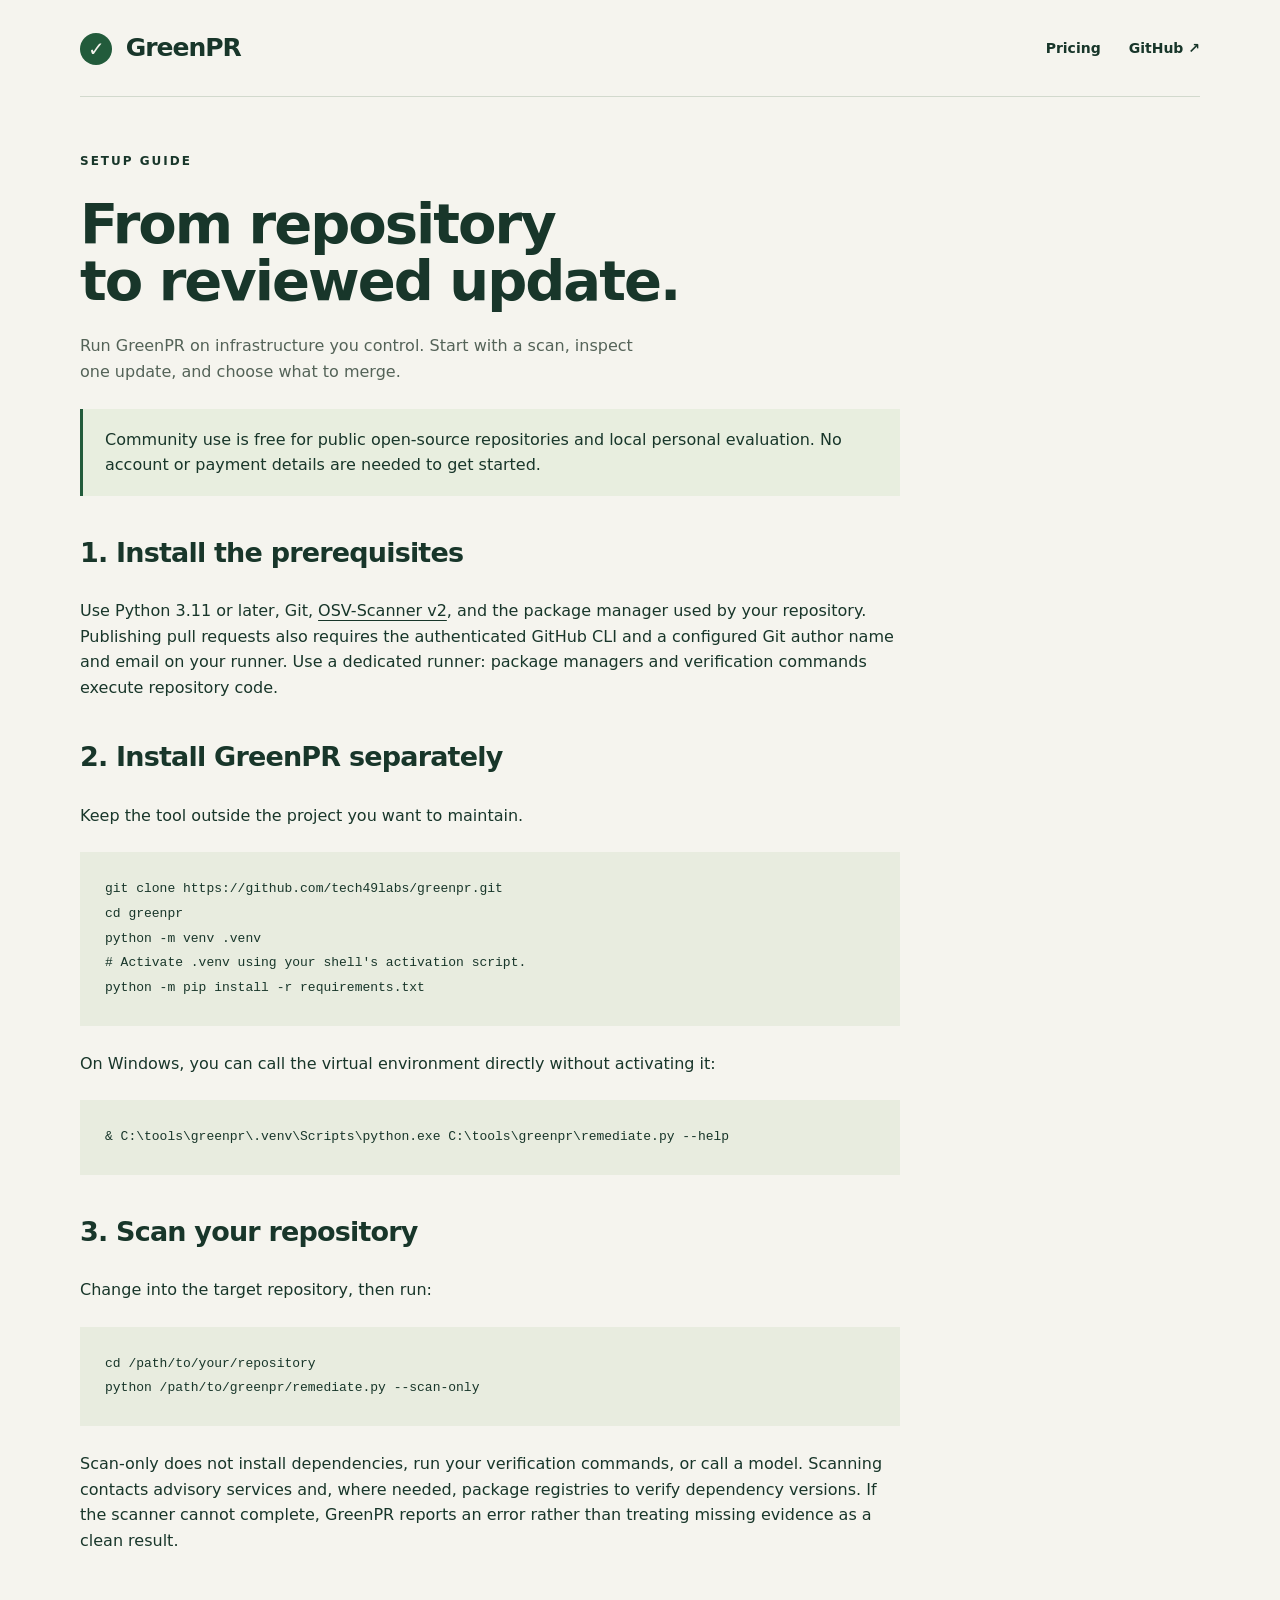
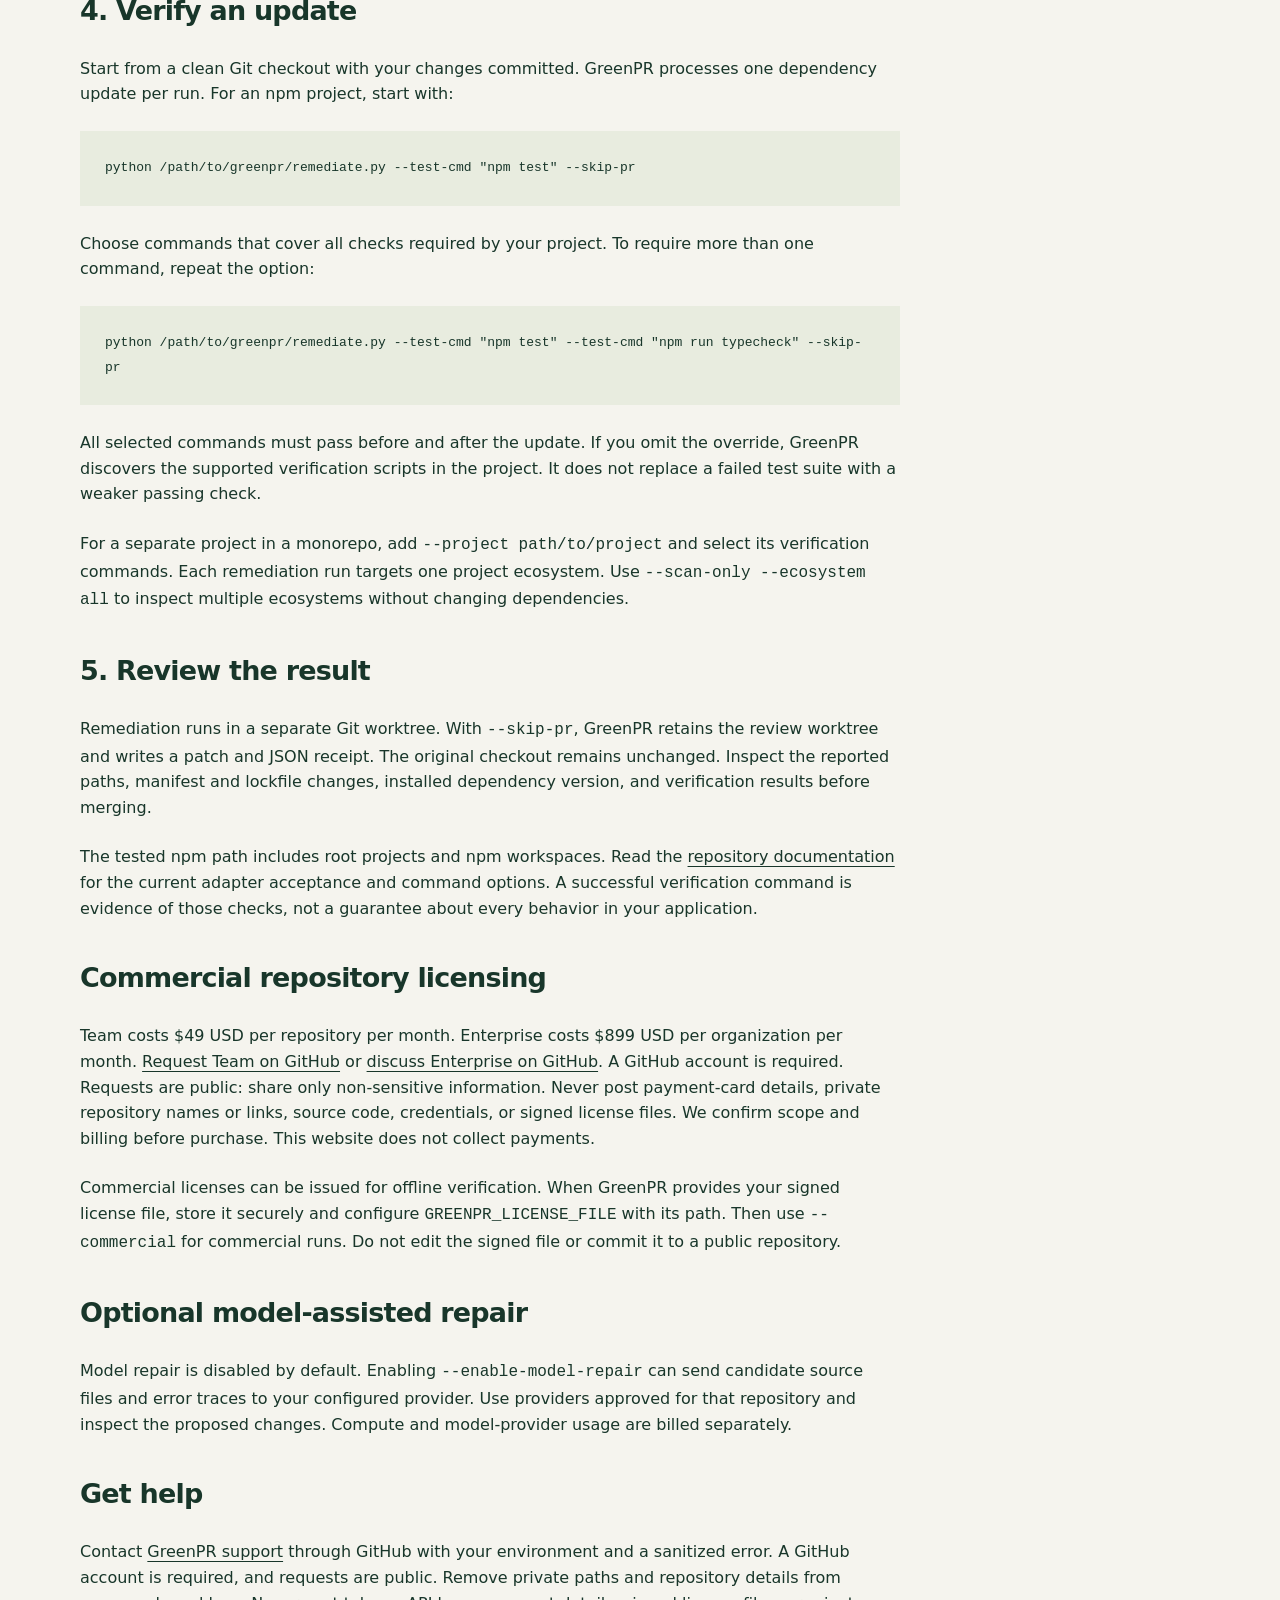
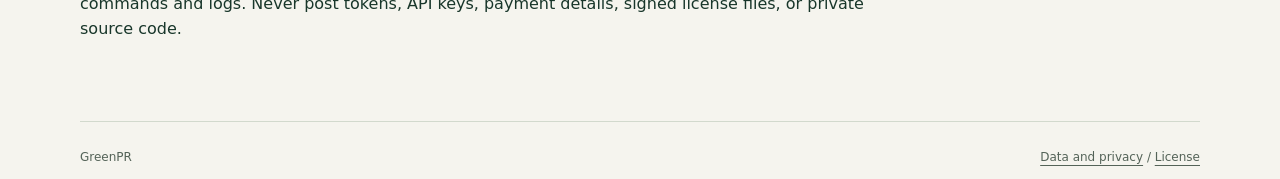
==== docs/guide.html @ e10a378f "Launch GreenPR runner and free license request site" ====
<!doctype html>
<html lang="en">
<head><meta charset="utf-8"><meta name="viewport" content="width=device-width,initial-scale=1"><title>Set up GreenPR · GreenPR</title><meta name="description" content="Install GreenPR, scan a repository, and review verified dependency updates on your own infrastructure."><link rel="icon" href="favicon.svg" type="image/svg+xml"><link rel="stylesheet" href="style.css"><link rel="stylesheet" href="guide.css"></head>
<body><a class="skip" href="#main">Skip to setup guide</a><div class="wrap">
<header><a class="logo" href="./"><span class="mark" aria-hidden="true">✓</span> GreenPR</a><nav aria-label="Main navigation"><a href="./#pricing">Pricing</a><a href="https://github.com/tech49labs/greenpr">GitHub ↗</a></nav></header>
<main id="main" class="article"><div class="eyebrow">Setup guide</div><h1>From repository<br>to reviewed update.</h1><p class="lead">Run GreenPR on infrastructure you control. Start with a scan, inspect one update, and choose what to merge.</p>
<p class="notice">Community use is free for public open-source repositories and local personal evaluation. No account or payment details are needed to get started.</p>
<h2>1. Install the prerequisites</h2><p>Use Python 3.11 or later, Git, <a href="https://google.github.io/osv-scanner/installation/">OSV-Scanner v2</a>, and the package manager used by your repository. Publishing pull requests also requires the authenticated GitHub CLI and a configured Git author name and email on your runner. Use a dedicated runner: package managers and verification commands execute repository code.</p>
<h2>2. Install GreenPR separately</h2><p>Keep the tool outside the project you want to maintain.</p>
<pre><code>git clone https://github.com/tech49labs/greenpr.git
cd greenpr
python -m venv .venv
# Activate .venv using your shell's activation script.
python -m pip install -r requirements.txt</code></pre>
<p>On Windows, you can call the virtual environment directly without activating it:</p>
<pre><code>&amp; C:\tools\greenpr\.venv\Scripts\python.exe C:\tools\greenpr\remediate.py --help</code></pre>
<h2>3. Scan your repository</h2><p>Change into the target repository, then run:</p>
<pre><code>cd /path/to/your/repository
python /path/to/greenpr/remediate.py --scan-only</code></pre>
<p>Scan-only does not install dependencies, run your verification commands, or call a model. Scanning contacts advisory services and, where needed, package registries to verify dependency versions. If the scanner cannot complete, GreenPR reports an error rather than treating missing evidence as a clean result.</p>
<h2>4. Verify an update</h2><p>Start from a clean Git checkout with your changes committed. GreenPR processes one dependency update per run. For an npm project, start with:</p>
<pre><code>python /path/to/greenpr/remediate.py --test-cmd "npm test" --skip-pr</code></pre>
<p>Choose commands that cover all checks required by your project. To require more than one command, repeat the option:</p>
<pre><code>python /path/to/greenpr/remediate.py --test-cmd "npm test" --test-cmd "npm run typecheck" --skip-pr</code></pre>
<p>All selected commands must pass before and after the update. If you omit the override, GreenPR discovers the supported verification scripts in the project. It does not replace a failed test suite with a weaker passing check.</p>
<p>For a separate project in a monorepo, add <code>--project path/to/project</code> and select its verification commands. Each remediation run targets one project ecosystem. Use <code>--scan-only --ecosystem all</code> to inspect multiple ecosystems without changing dependencies.</p>
<h2>5. Review the result</h2><p>Remediation runs in a separate Git worktree. With <code>--skip-pr</code>, GreenPR retains the review worktree and writes a patch and JSON receipt. The original checkout remains unchanged. Inspect the reported paths, manifest and lockfile changes, installed dependency version, and verification results before merging.</p><p>The tested npm path includes root projects and npm workspaces. Read the <a href="https://github.com/tech49labs/greenpr#readme">repository documentation</a> for the current adapter acceptance and command options. A successful verification command is evidence of those checks, not a guarantee about every behavior in your application.</p>
<h2>Commercial repository licensing</h2><p>Team costs $49 USD per repository per month. Enterprise costs $899 USD per organization per month. <a href="https://github.com/tech49labs/greenpr/issues/new?template=team-license.yml">Request Team on GitHub</a> or <a href="https://github.com/tech49labs/greenpr/issues/new?template=enterprise-license.yml">discuss Enterprise on GitHub</a>. A GitHub account is required. Requests are public: share only non-sensitive information. Never post payment-card details, private repository names or links, source code, credentials, or signed license files. We confirm scope and billing before purchase. This website does not collect payments.</p><p>Commercial licenses can be issued for offline verification. When GreenPR provides your signed license file, store it securely and configure <code>GREENPR_LICENSE_FILE</code> with its path. Then use <code>--commercial</code> for commercial runs. Do not edit the signed file or commit it to a public repository.</p>
<h2>Optional model-assisted repair</h2><p>Model repair is disabled by default. Enabling <code>--enable-model-repair</code> can send candidate source files and error traces to your configured provider. Use providers approved for that repository and inspect the proposed changes. Compute and model-provider usage are billed separately.</p>
<h2>Get help</h2><p>Contact <a href="https://github.com/tech49labs/greenpr/issues/new/choose">GreenPR support</a> through GitHub with your environment and a sanitized error. A GitHub account is required, and requests are public. Remove private paths and repository details from commands and logs. Never post tokens, API keys, payment details, signed license files, or private source code.</p>
</main><footer><span>GreenPR</span><span><a href="privacy.html">Data and privacy</a> / <a href="https://github.com/tech49labs/greenpr/blob/main/LICENSE">License</a></span></footer></div></body></html>
---- docs/style.css ----
:root{--paper:#f5f4ee;--ink:#18362a;--muted:#546358;--line:#d2d9cd;--green:#225b3b}
*{box-sizing:border-box}
html{scroll-behavior:smooth;scroll-padding-top:30px}
body{margin:0;background:var(--paper);color:var(--ink);font:17px/1.6 system-ui,-apple-system,BlinkMacSystemFont,"Segoe UI",sans-serif}
a{color:inherit;text-underline-offset:4px}
a:focus-visible,summary:focus-visible{outline:3px solid #b16e21;outline-offset:6px}
.wrap{max-width:1200px;margin:auto;padding:0 40px}
header{display:flex;justify-content:space-between;align-items:center;padding:28px 0;border-bottom:1px solid var(--line)}
.logo{font-size:25px;font-weight:750;letter-spacing:-1px;text-decoration:none}
.mark{display:inline-grid;place-items:center;width:32px;height:32px;background:var(--green);color:var(--paper);border-radius:50%;font-size:20px;margin-right:6px}
nav{display:flex;gap:28px;font-size:14px;font-weight:600}
nav a{text-decoration:none}
nav a:hover{text-decoration:underline}
.eyebrow{text-transform:uppercase;letter-spacing:2px;font-size:12px;font-weight:700}
.hero{padding:90px 0 75px;display:grid;grid-template-columns:1.2fr 1fr;gap:65px;align-items:center}
h1{font-size:clamp(48px,5.8vw,76px);line-height:1.02;letter-spacing:-4px;font-weight:550;margin:24px 0}
h1 em{font-family:Georgia,serif;font-weight:400}
h2{font-size:clamp(32px,4vw,48px);line-height:1.12;letter-spacing:-1.8px;font-weight:550;margin:18px 0 30px}
h3{font-size:22px;line-height:1.3;letter-spacing:-.5px}
p{margin:0 0 24px}
.lead{max-width:560px;color:var(--muted);font-size:19px}
.actions{display:flex;flex-wrap:wrap;gap:20px;align-items:center;margin:32px 0 20px}
.button{display:inline-flex;justify-content:center;background:var(--green);color:white;padding:13px 22px;text-decoration:none;border:1px solid var(--green);font-size:14px;font-weight:650;border-radius:4px}
.button:hover{background:#163d28}
.button.secondary{background:transparent;color:var(--ink);border-color:var(--line)}
.small{font-size:13px;color:var(--muted)}
.review{min-width:0;background:#fffef9;border:1px solid var(--line);box-shadow:12px 12px 0 #e5e9dd;transform:rotate(-1deg)}
.review-head{display:flex;justify-content:space-between;gap:12px;padding:18px 24px;border-bottom:1px solid var(--line);font-size:10px}
.review-body{padding:28px}
.review h3{margin-top:0}
.diff{padding:18px;background:#edf2e7;font:12px/2 ui-monospace,SFMono-Regular,Consolas,monospace;overflow:auto;color:#86534d}
.plus{color:#225b3b}
.check{display:flex;gap:8px;padding:16px 0;border-bottom:1px solid var(--line);font-size:12px;align-items:center}
.check strong{margin-left:auto;font-size:10px;white-space:nowrap}
.review-caption{padding:14px 24px;background:#edf2e7;font-size:12px}
.strip{border-top:1px solid var(--line);border-bottom:1px solid var(--line);display:flex;justify-content:space-between;gap:20px;padding:20px 0;font-size:13px}
.section{padding:80px 0;border-bottom:1px solid var(--line)}
.steps{display:grid;grid-template-columns:repeat(3,1fr);gap:40px}
.number{font:italic 36px Georgia,serif;color:var(--green)}
.steps p{font-size:15px;color:var(--muted)}
.control{background:var(--ink);color:var(--paper);margin-top:32px;padding:32px;display:grid;grid-template-columns:1fr 1fr;gap:50px}
.control p{margin:0;font-size:15px;color:#d2ddcf}
.control h3{margin:0}
.plans{display:grid;grid-template-columns:repeat(3,1fr);margin-top:40px}
.plan{padding:28px;border:1px solid var(--line);margin-right:-1px;display:flex;flex-direction:column}
.plan.featured{background:#e8eedf;border-top:4px solid var(--green);padding-top:25px}
.plan h3{margin:4px 0}
.price{font-size:42px;letter-spacing:-2px;margin:24px 0 0}
.price small{font-size:13px;letter-spacing:0}
.unit{font-size:13px;color:var(--muted)}
.plan ul{padding-left:18px;font-size:14px;flex:1;margin-bottom:30px}
.plan li{margin:10px 0}
.plan .button{width:100%}
.pricing-note{margin-top:22px}
.setup{display:grid;grid-template-columns:.8fr 1.2fr;gap:60px}
pre{min-width:0;white-space:pre-wrap;overflow-wrap:anywhere;padding:25px;background:#e8ecdf;font:13px/1.9 ui-monospace,SFMono-Regular,Consolas,monospace;margin:0}
details{max-width:800px;padding:20px 0;border-bottom:1px solid var(--line)}
summary{cursor:pointer;font-weight:650}
details p{font-size:15px;color:var(--muted);margin:16px 0 0}
.end{padding:70px 0}
footer{padding:26px 0;border-top:1px solid var(--line);display:flex;justify-content:space-between;gap:20px;font-size:12px;color:var(--muted)}
.skip{position:absolute;top:-80px;background:white;padding:10px}
.skip:focus{top:0}
@media(max-width:800px){.wrap{padding:0 22px}
nav{gap:15px}
nav a:first-child{display:none}
.hero{grid-template-columns:1fr;gap:40px;padding:55px 0}
h1{letter-spacing:-2px}
.review{max-width:500px;transform:none;box-shadow:6px 6px 0 #e5e9dd}
.strip{flex-wrap:wrap}
.section{padding:55px 0}
.setup,.control{grid-template-columns:1fr;gap:20px}
.steps,.plans{grid-template-columns:1fr}
.steps{gap:15px}
.plan{margin:0 0 -1px}
.control{padding:25px}
footer{flex-direction:column}
}
@media(prefers-reduced-motion:reduce){html{scroll-behavior:auto}
}
---- docs/guide.css ----
.article { max-width: 820px; padding: 55px 0; }
.article h1 { font-size: clamp(38px,5vw,56px); letter-spacing: -2px; }
.article h2 { font-size: 27px; margin-top: 42px; letter-spacing: -.8px; }
.article p, .article li { font-size: 16px; }
.article pre { margin-bottom: 25px; }
.article code { overflow-wrap: anywhere; }
.article .notice { padding: 18px 22px; background: #e8eedf; border-left: 3px solid var(--green); }
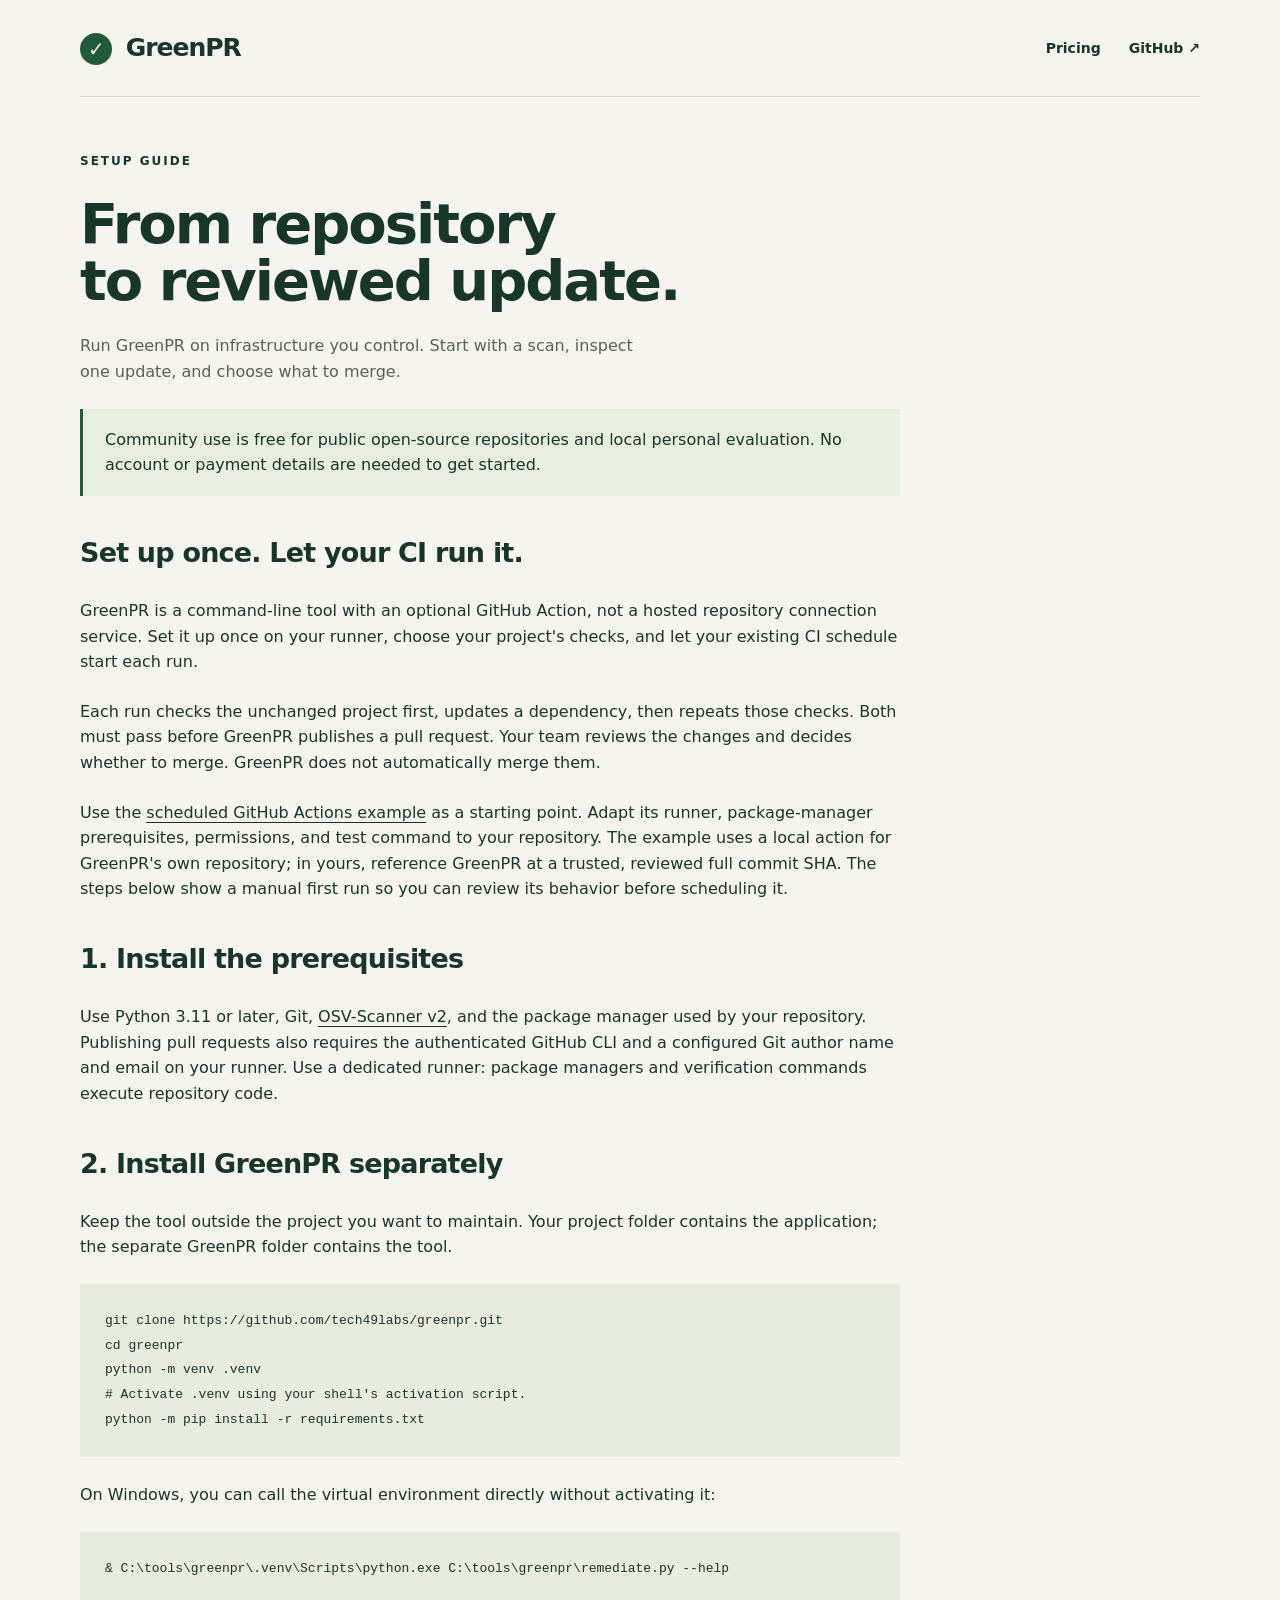
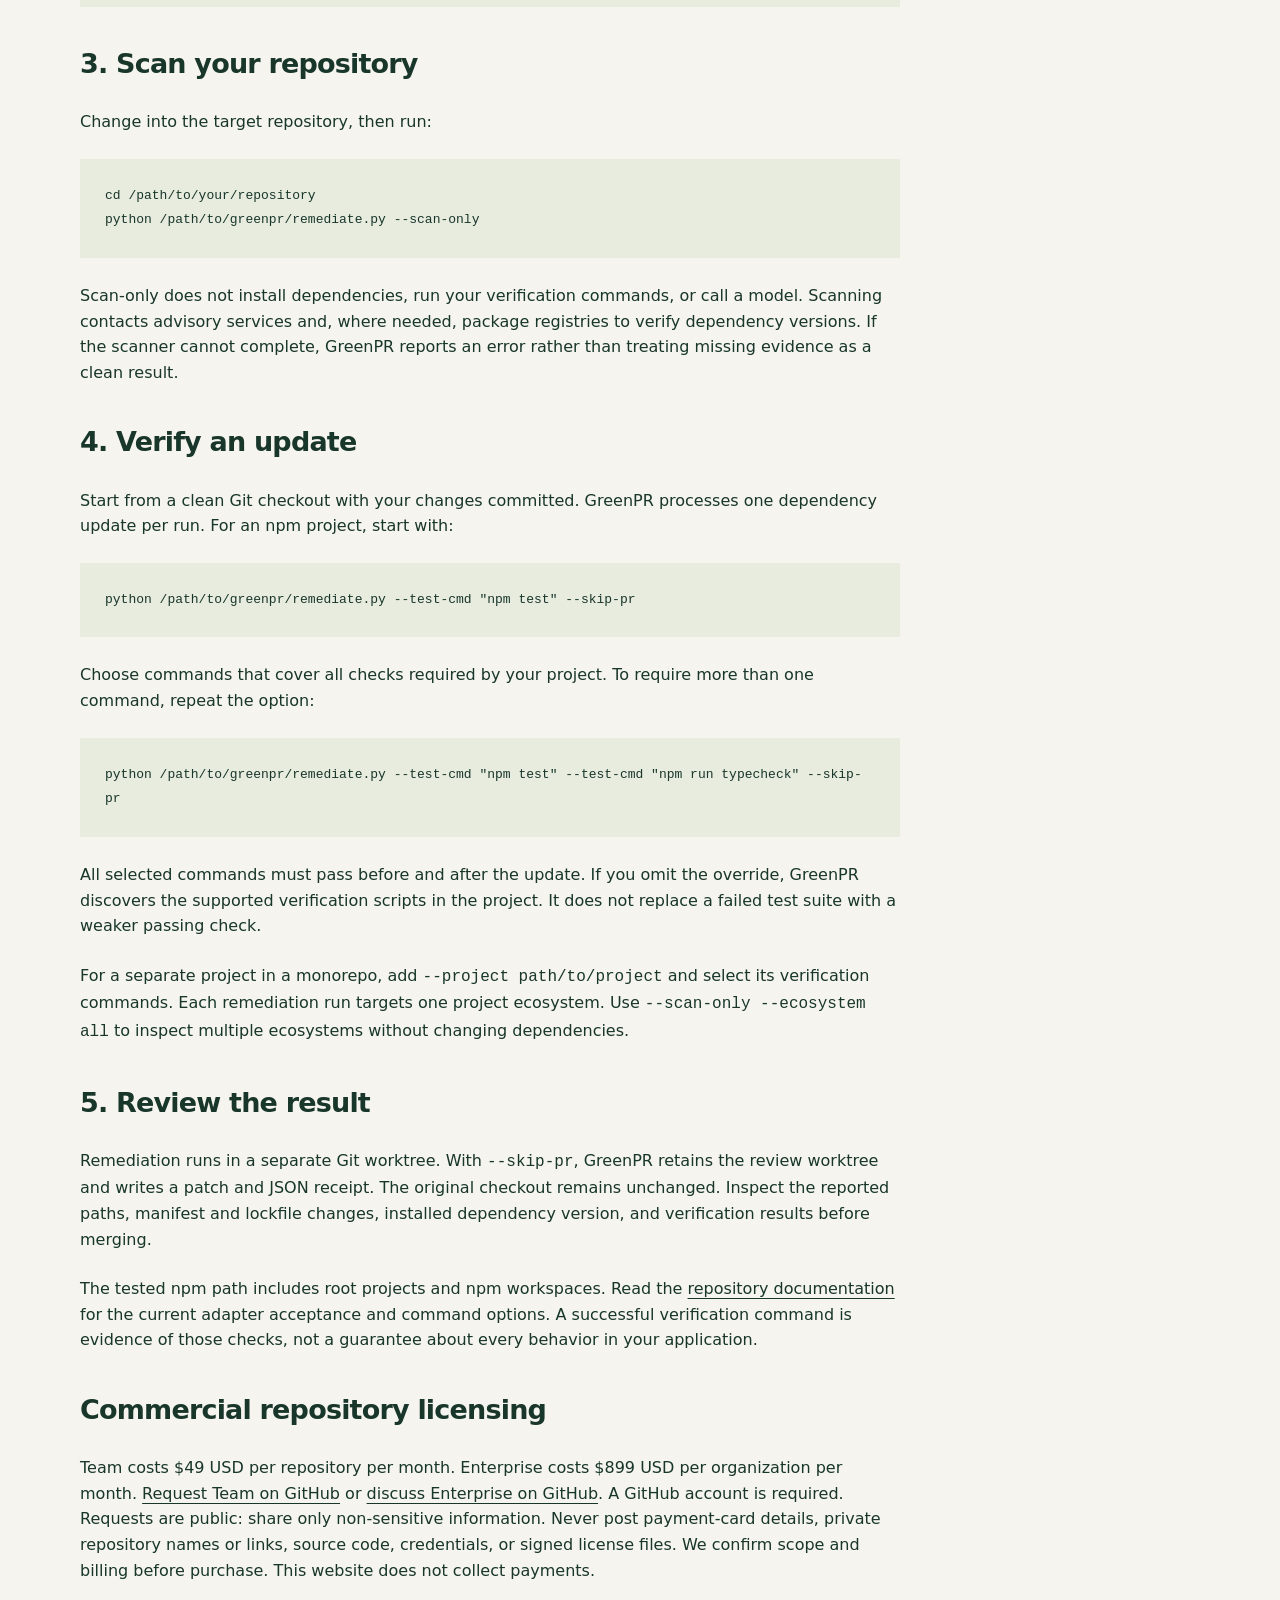
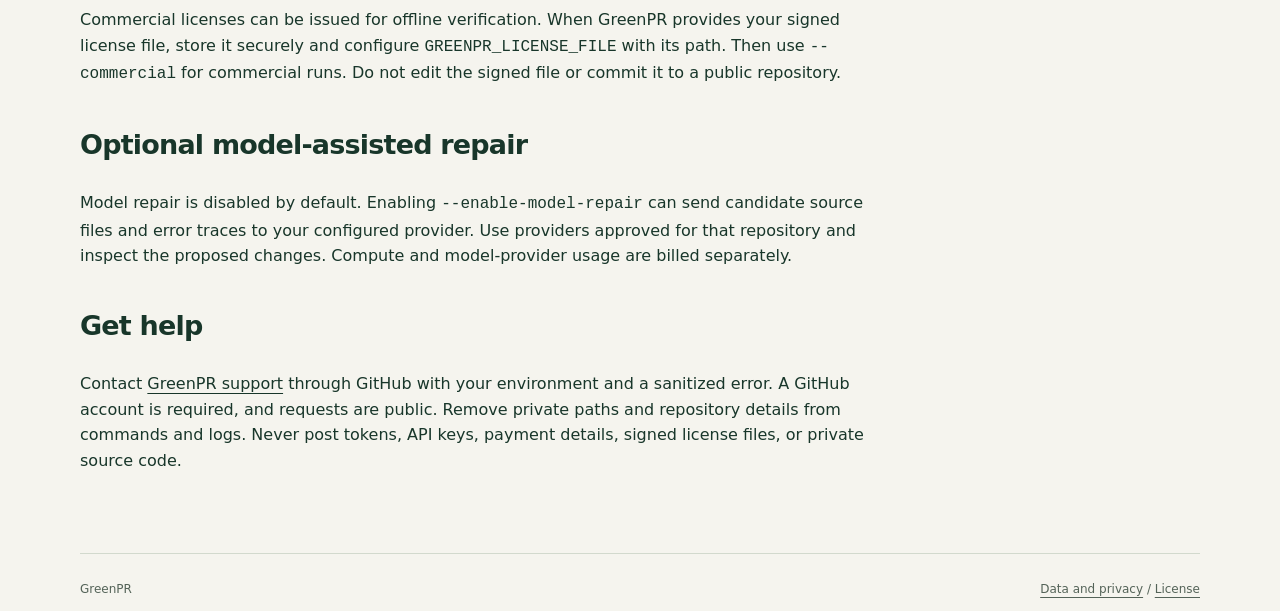
==== commit 253c3517: "Clarify scheduled setup and select the GreenPR verification suite" ====
--- a/docs/guide.html
+++ b/docs/guide.html
@@ -5,8 +5,9 @@
 <header><a class="logo" href="./"><span class="mark" aria-hidden="true">✓</span> GreenPR</a><nav aria-label="Main navigation"><a href="./#pricing">Pricing</a><a href="https://github.com/tech49labs/greenpr">GitHub ↗</a></nav></header>
 <main id="main" class="article"><div class="eyebrow">Setup guide</div><h1>From repository<br>to reviewed update.</h1><p class="lead">Run GreenPR on infrastructure you control. Start with a scan, inspect one update, and choose what to merge.</p>
 <p class="notice">Community use is free for public open-source repositories and local personal evaluation. No account or payment details are needed to get started.</p>
+<h2>Set up once. Let your CI run it.</h2><p>GreenPR is a command-line tool with an optional GitHub Action, not a hosted repository connection service. Set it up once on your runner, choose your project's checks, and let your existing CI schedule start each run.</p><p>Each run checks the unchanged project first, updates a dependency, then repeats those checks. Both must pass before GreenPR publishes a pull request. Your team reviews the changes and decides whether to merge. GreenPR does not automatically merge them.</p><p>Use the <a href="https://github.com/tech49labs/greenpr/blob/main/.github/workflows/greenpr.yml">scheduled GitHub Actions example</a> as a starting point. Adapt its runner, package-manager prerequisites, permissions, and test command to your repository. The example uses a local action for GreenPR's own repository; in yours, reference GreenPR at a trusted, reviewed full commit SHA. The steps below show a manual first run so you can review its behavior before scheduling it.</p>
 <h2>1. Install the prerequisites</h2><p>Use Python 3.11 or later, Git, <a href="https://google.github.io/osv-scanner/installation/">OSV-Scanner v2</a>, and the package manager used by your repository. Publishing pull requests also requires the authenticated GitHub CLI and a configured Git author name and email on your runner. Use a dedicated runner: package managers and verification commands execute repository code.</p>
-<h2>2. Install GreenPR separately</h2><p>Keep the tool outside the project you want to maintain.</p>
+<h2>2. Install GreenPR separately</h2><p>Keep the tool outside the project you want to maintain. Your project folder contains the application; the separate GreenPR folder contains the tool.</p>
 <pre><code>git clone https://github.com/tech49labs/greenpr.git
 cd greenpr
 python -m venv .venv
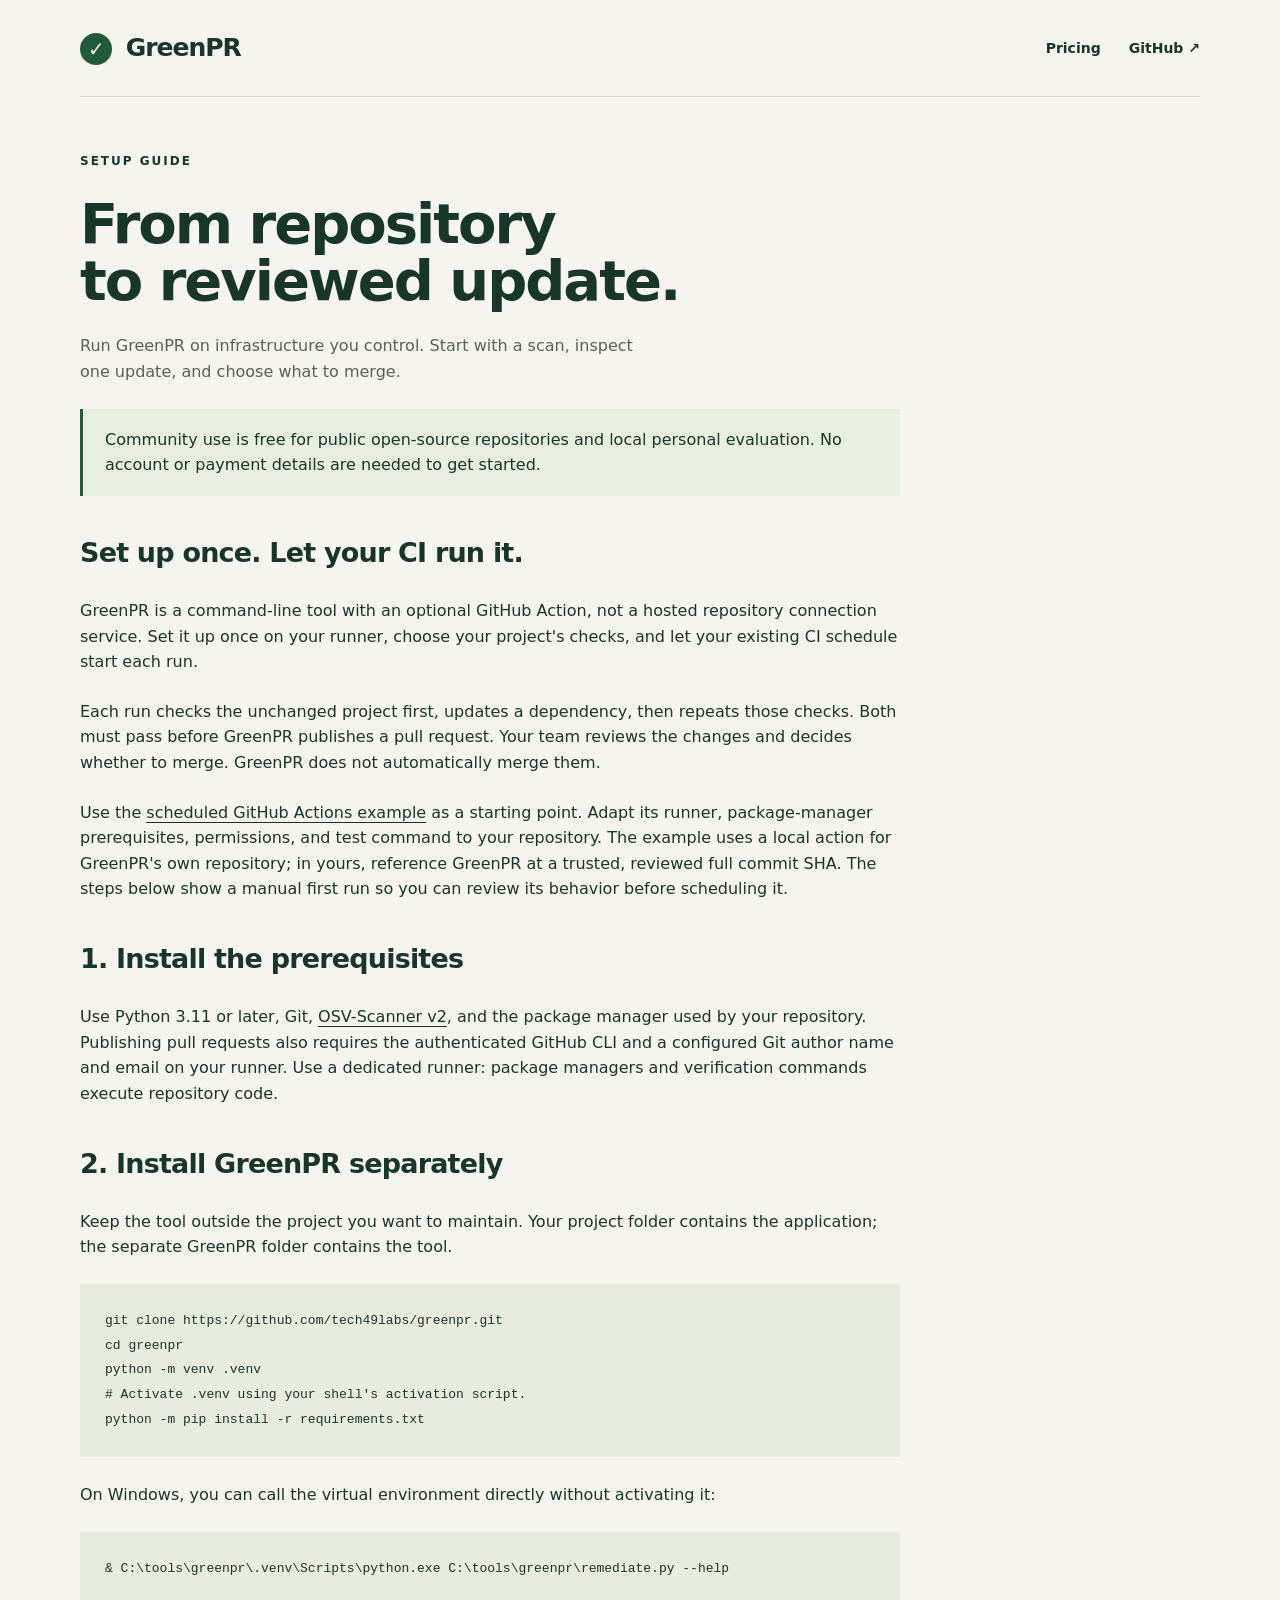
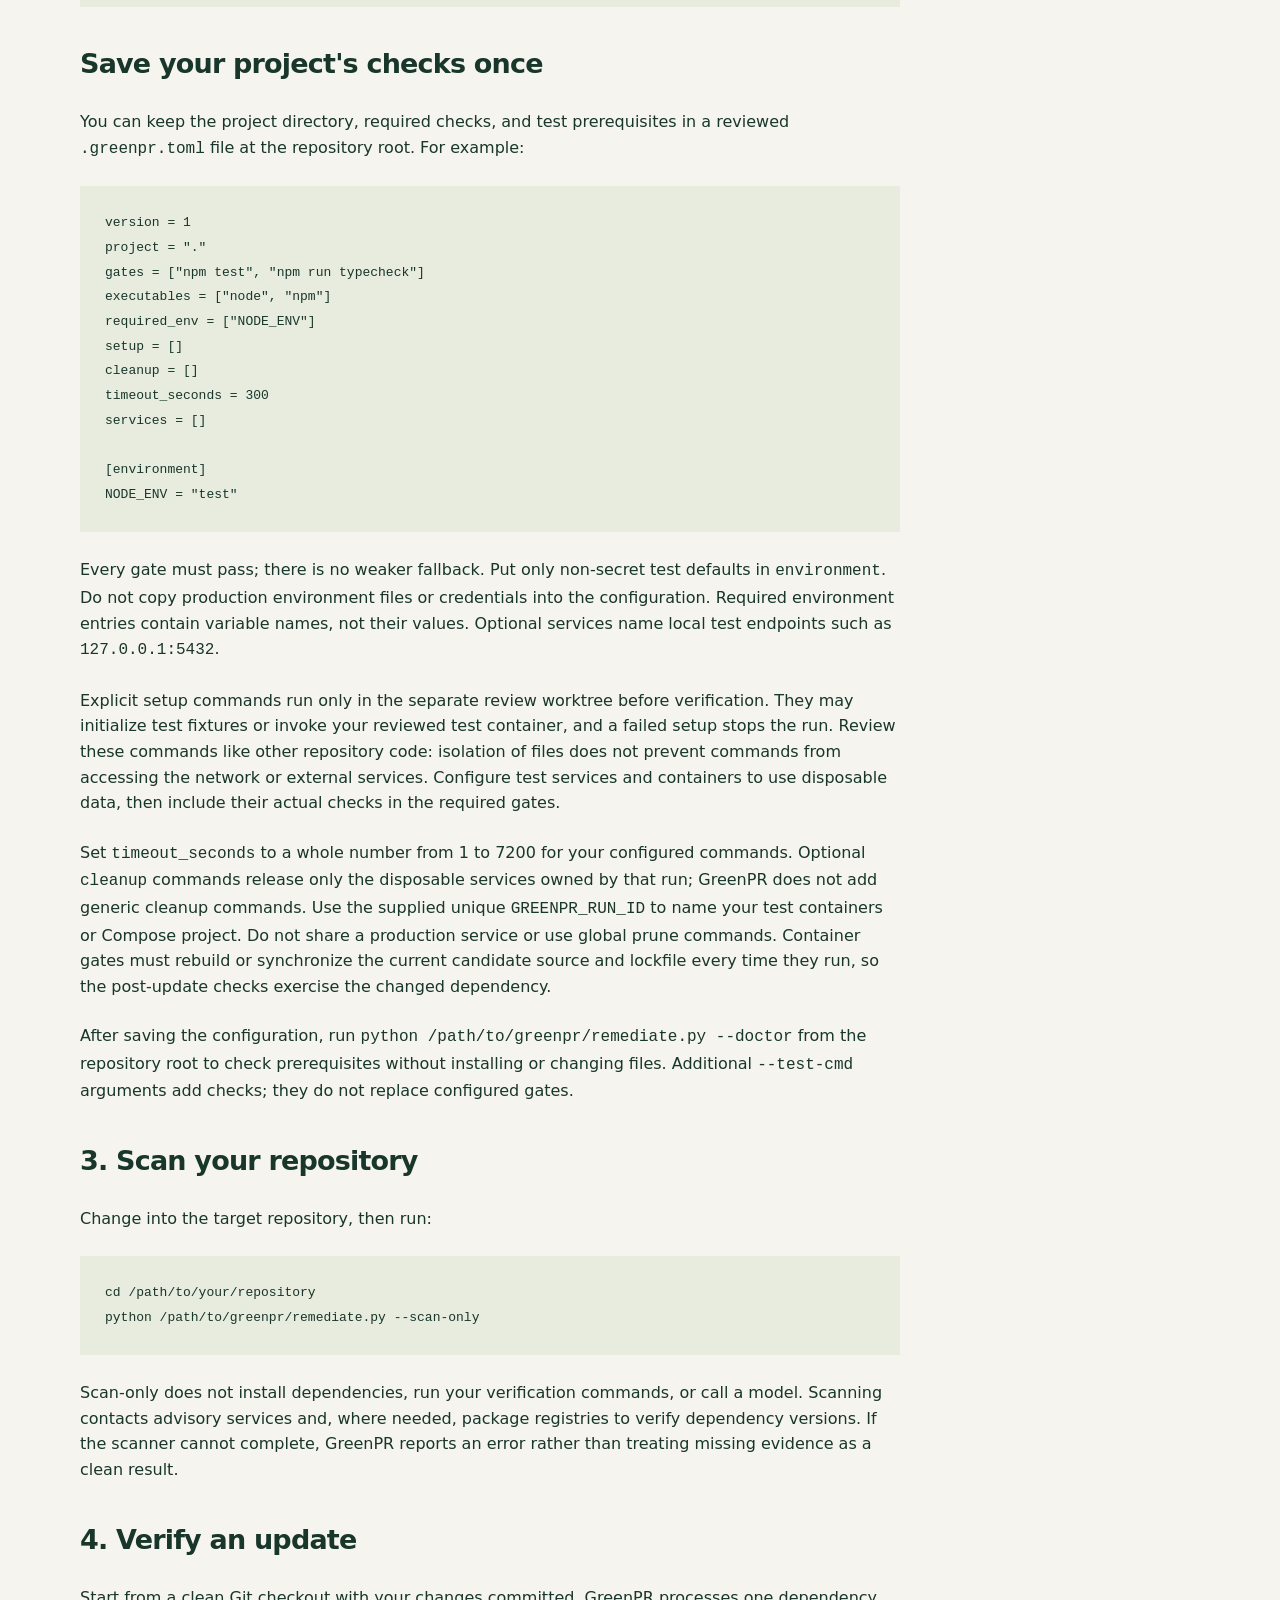
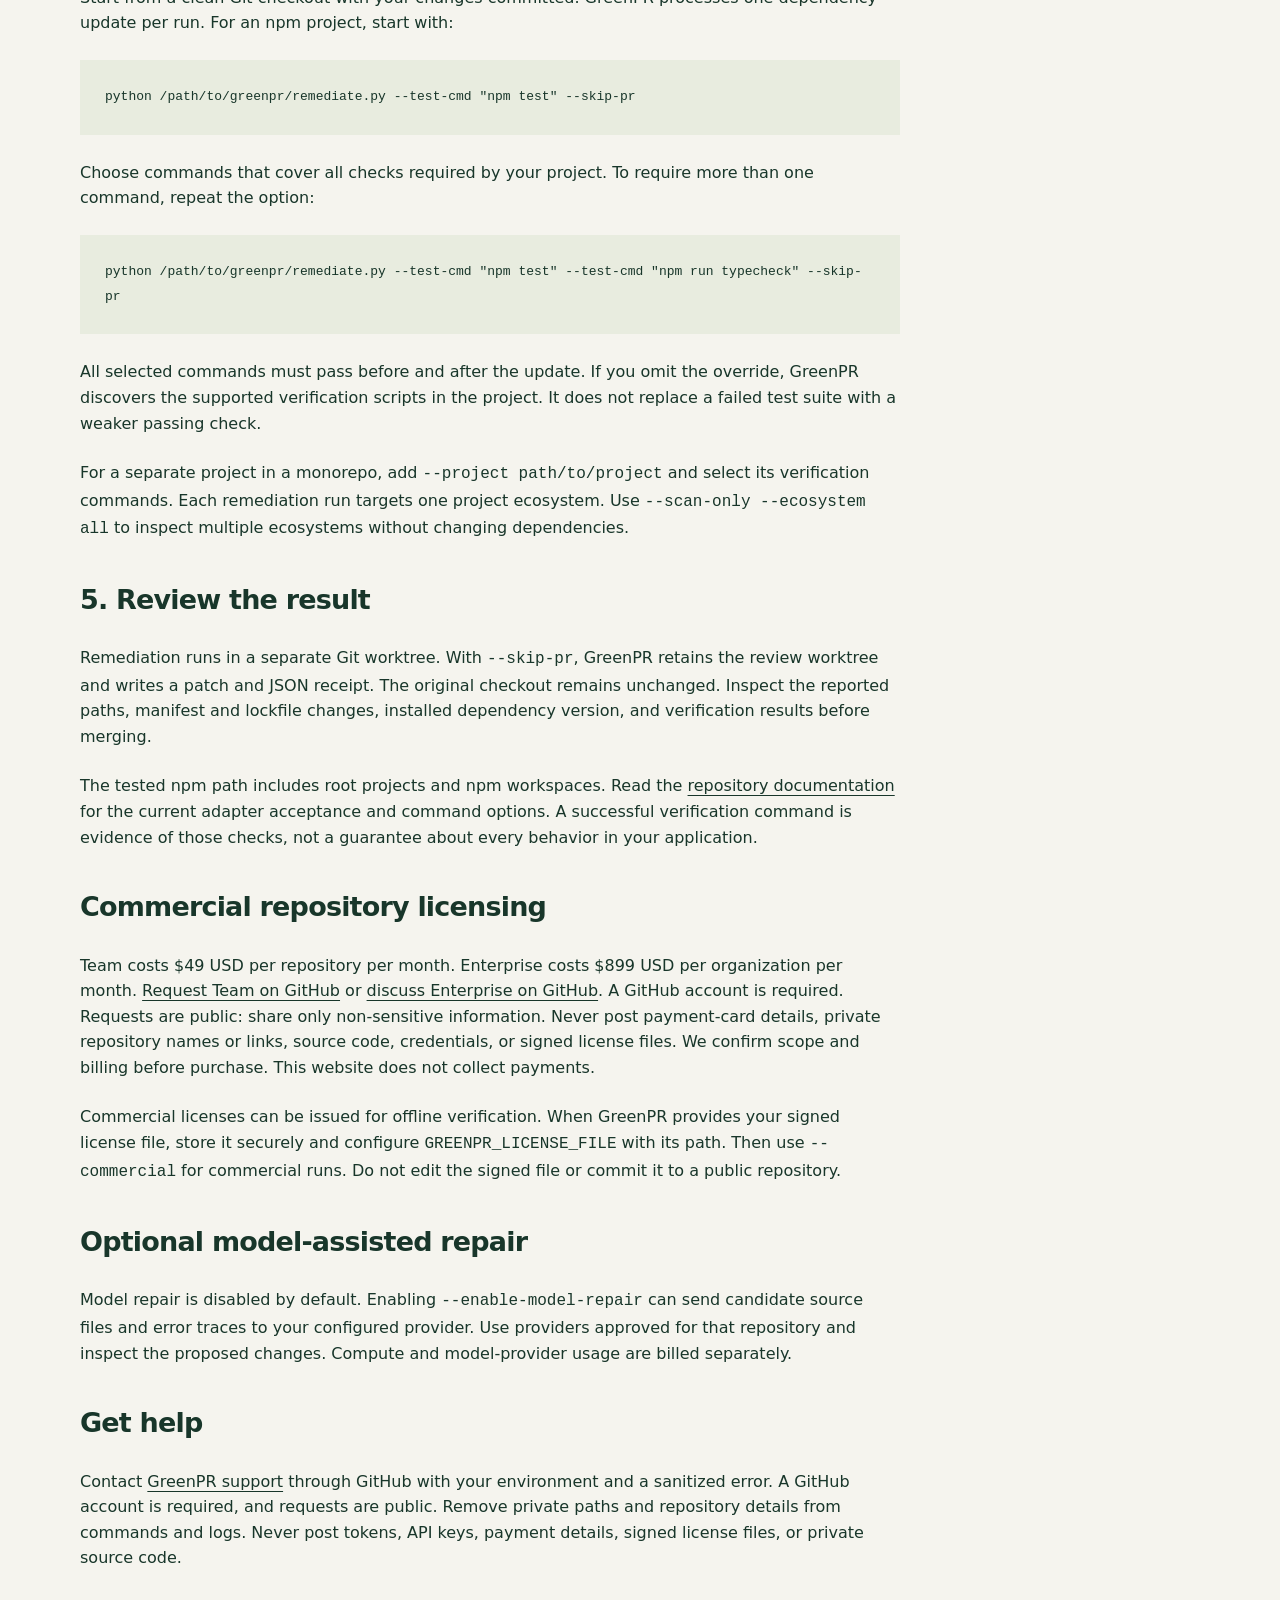
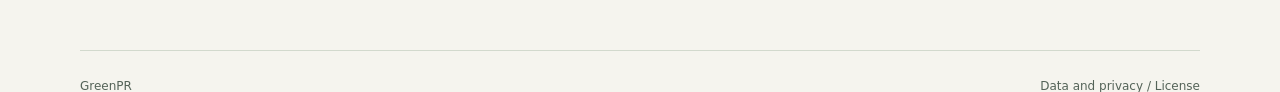
==== commit c4987a29: "Add project onboarding, actionable diagnostics, and verified UV transitive updates [skip ci]" ====
--- a/docs/guide.html
+++ b/docs/guide.html
@@ -15,6 +15,22 @@
 python -m pip install -r requirements.txt</code></pre>
 <p>On Windows, you can call the virtual environment directly without activating it:</p>
 <pre><code>&amp; C:\tools\greenpr\.venv\Scripts\python.exe C:\tools\greenpr\remediate.py --help</code></pre>
+<h2>Save your project's checks once</h2><p>You can keep the project directory, required checks, and test prerequisites in a reviewed <code>.greenpr.toml</code> file at the repository root. For example:</p>
+<pre><code>version = 1
+project = "."
+gates = ["npm test", "npm run typecheck"]
+executables = ["node", "npm"]
+required_env = ["NODE_ENV"]
+setup = []
+cleanup = []
+timeout_seconds = 300
+services = []
+
+[environment]
+NODE_ENV = "test"</code></pre>
+<p>Every gate must pass; there is no weaker fallback. Put only non-secret test defaults in <code>environment</code>. Do not copy production environment files or credentials into the configuration. Required environment entries contain variable names, not their values. Optional services name local test endpoints such as <code>127.0.0.1:5432</code>.</p><p>Explicit setup commands run only in the separate review worktree before verification. They may initialize test fixtures or invoke your reviewed test container, and a failed setup stops the run. Review these commands like other repository code: isolation of files does not prevent commands from accessing the network or external services. Configure test services and containers to use disposable data, then include their actual checks in the required gates.</p>
+<p>Set <code>timeout_seconds</code> to a whole number from 1 to 7200 for your configured commands. Optional <code>cleanup</code> commands release only the disposable services owned by that run; GreenPR does not add generic cleanup commands. Use the supplied unique <code>GREENPR_RUN_ID</code> to name your test containers or Compose project. Do not share a production service or use global prune commands. Container gates must rebuild or synchronize the current candidate source and lockfile every time they run, so the post-update checks exercise the changed dependency.</p>
+<p>After saving the configuration, run <code>python /path/to/greenpr/remediate.py --doctor</code> from the repository root to check prerequisites without installing or changing files. Additional <code>--test-cmd</code> arguments add checks; they do not replace configured gates.</p>
 <h2>3. Scan your repository</h2><p>Change into the target repository, then run:</p>
 <pre><code>cd /path/to/your/repository
 python /path/to/greenpr/remediate.py --scan-only</code></pre>
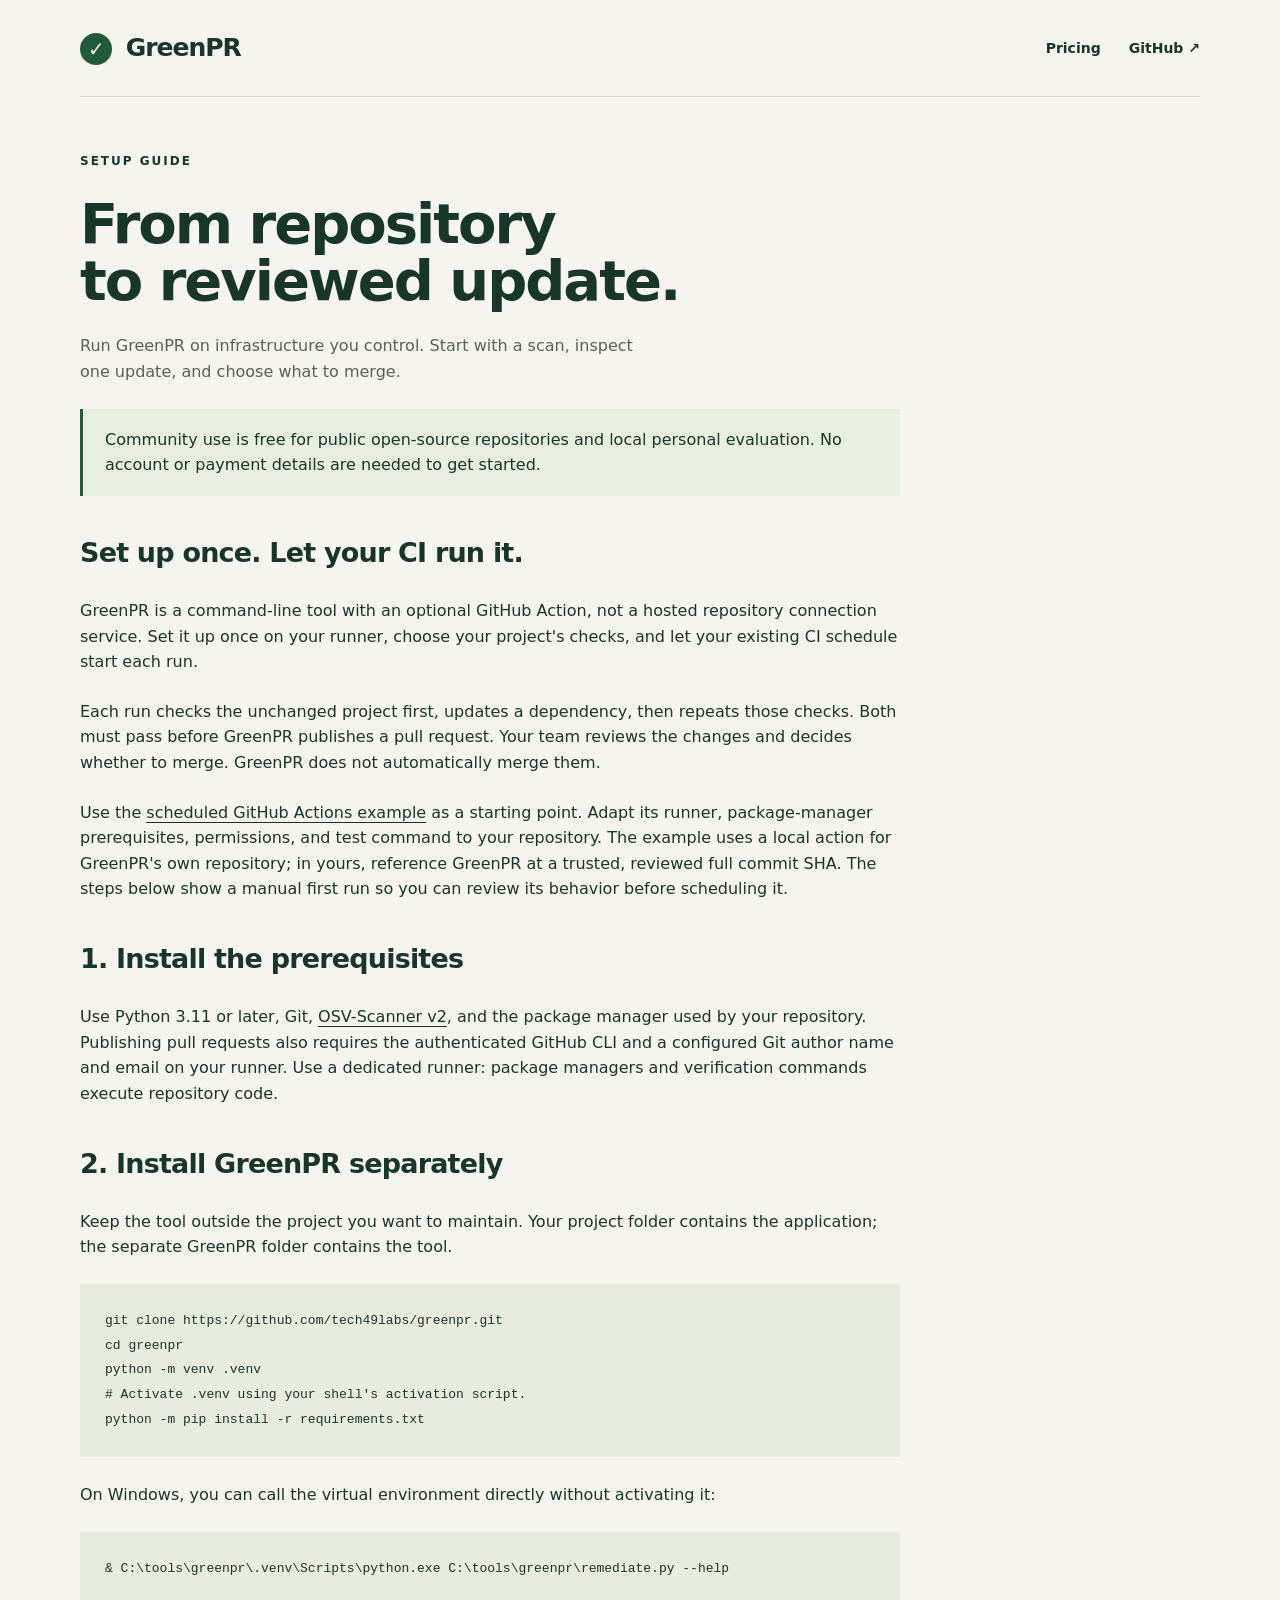
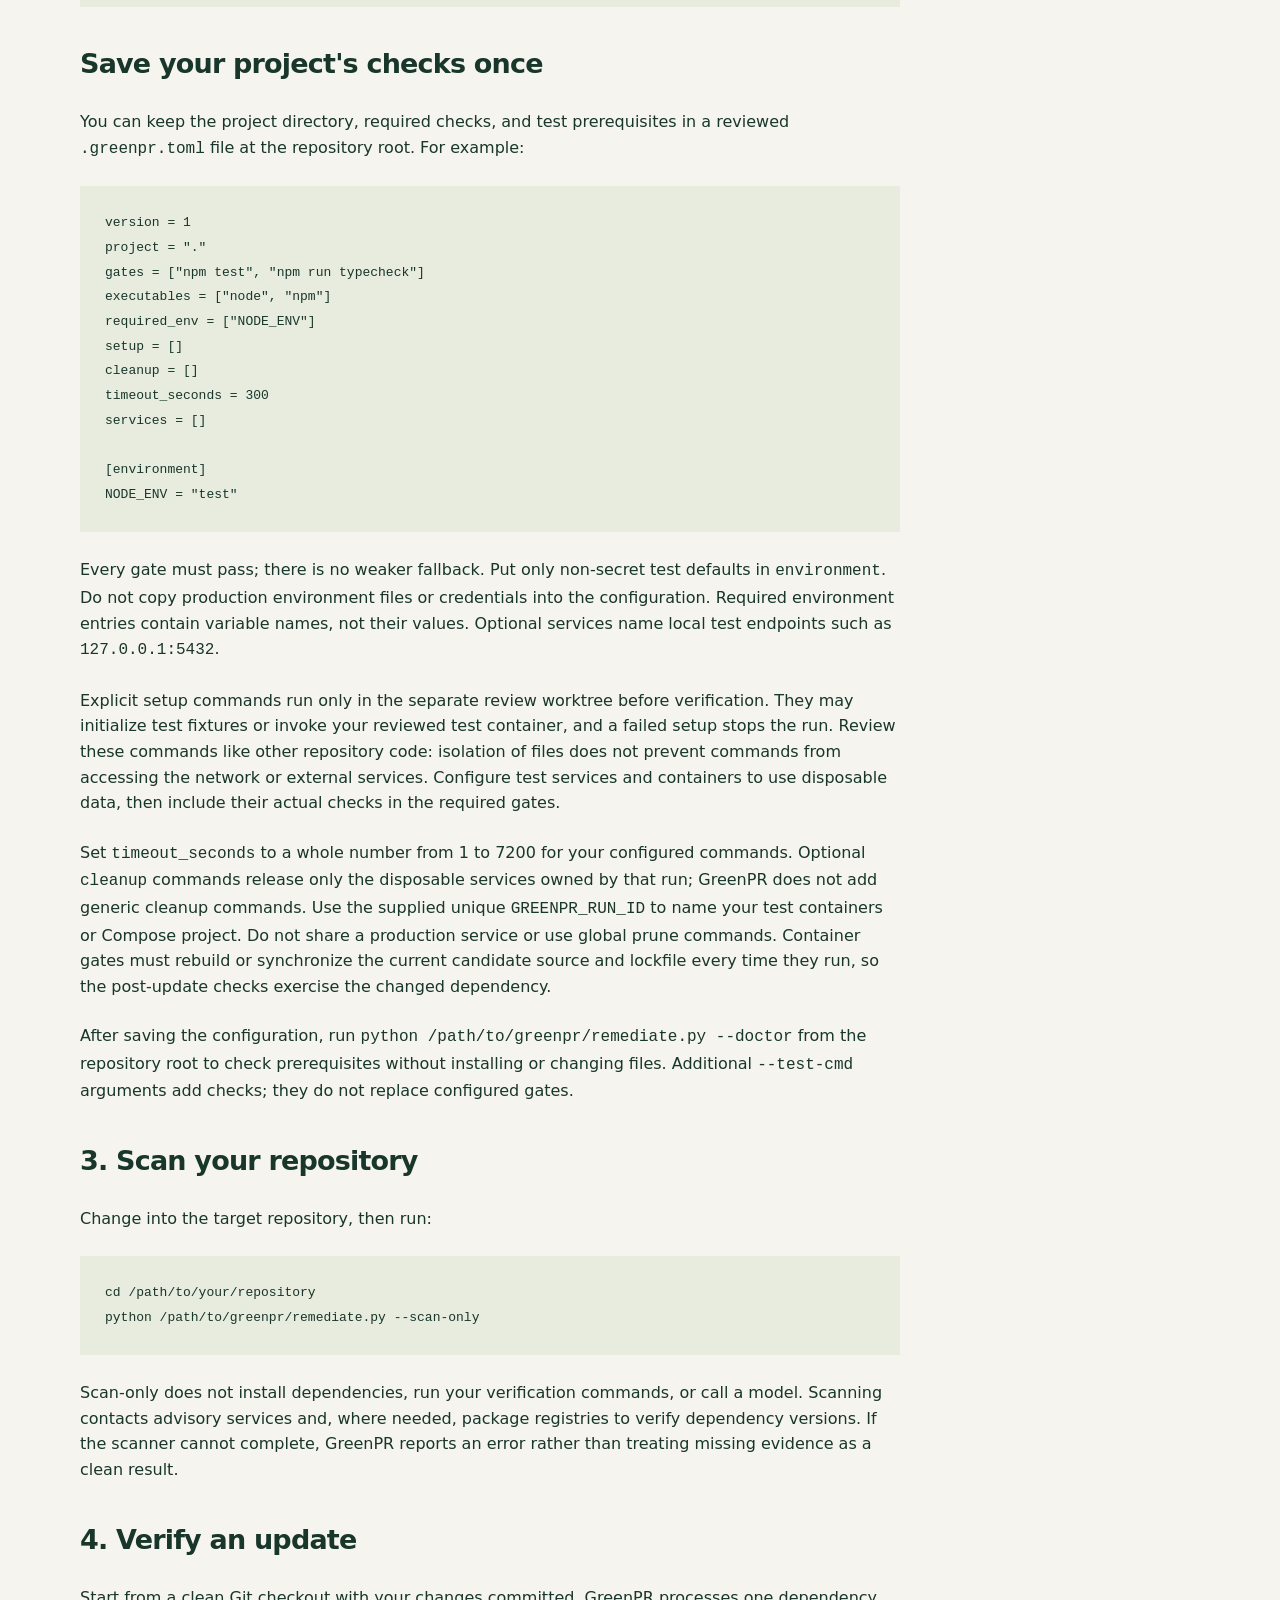
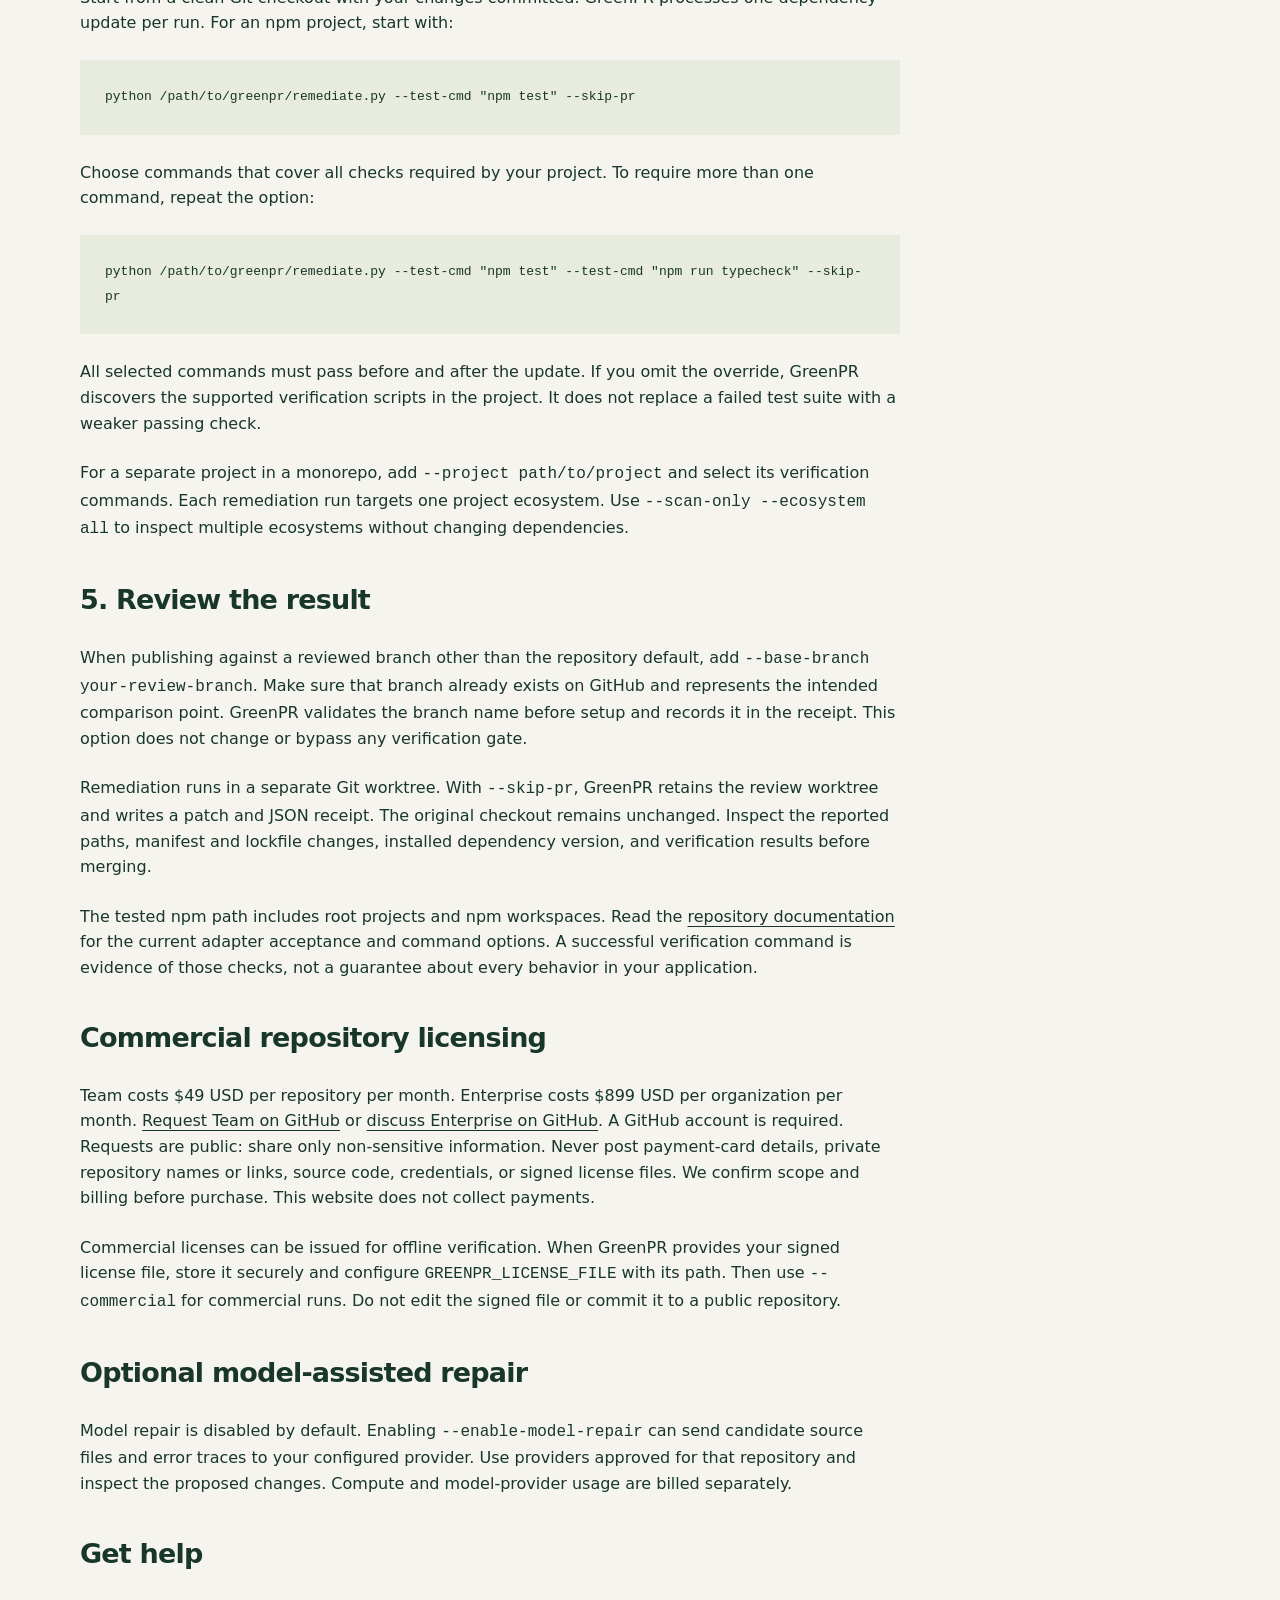
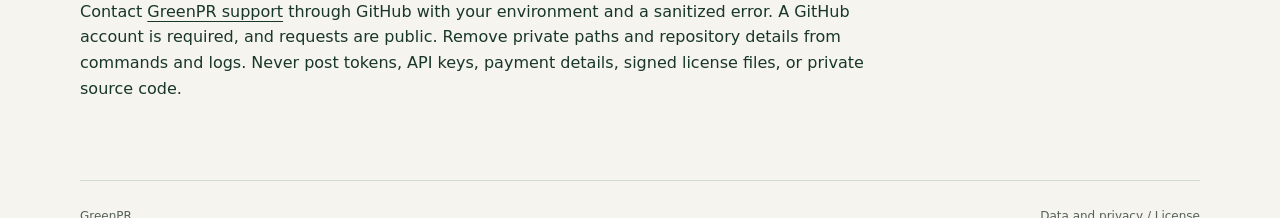
==== commit 2e52c25f: "Support explicit pull request bases without weakening local verification [skip ci]" ====
--- a/docs/guide.html
+++ b/docs/guide.html
@@ -41,7 +41,7 @@
 <pre><code>python /path/to/greenpr/remediate.py --test-cmd "npm test" --test-cmd "npm run typecheck" --skip-pr</code></pre>
 <p>All selected commands must pass before and after the update. If you omit the override, GreenPR discovers the supported verification scripts in the project. It does not replace a failed test suite with a weaker passing check.</p>
 <p>For a separate project in a monorepo, add <code>--project path/to/project</code> and select its verification commands. Each remediation run targets one project ecosystem. Use <code>--scan-only --ecosystem all</code> to inspect multiple ecosystems without changing dependencies.</p>
-<h2>5. Review the result</h2><p>Remediation runs in a separate Git worktree. With <code>--skip-pr</code>, GreenPR retains the review worktree and writes a patch and JSON receipt. The original checkout remains unchanged. Inspect the reported paths, manifest and lockfile changes, installed dependency version, and verification results before merging.</p><p>The tested npm path includes root projects and npm workspaces. Read the <a href="https://github.com/tech49labs/greenpr#readme">repository documentation</a> for the current adapter acceptance and command options. A successful verification command is evidence of those checks, not a guarantee about every behavior in your application.</p>
+<h2>5. Review the result</h2><p>When publishing against a reviewed branch other than the repository default, add <code>--base-branch your-review-branch</code>. Make sure that branch already exists on GitHub and represents the intended comparison point. GreenPR validates the branch name before setup and records it in the receipt. This option does not change or bypass any verification gate.</p><p>Remediation runs in a separate Git worktree. With <code>--skip-pr</code>, GreenPR retains the review worktree and writes a patch and JSON receipt. The original checkout remains unchanged. Inspect the reported paths, manifest and lockfile changes, installed dependency version, and verification results before merging.</p><p>The tested npm path includes root projects and npm workspaces. Read the <a href="https://github.com/tech49labs/greenpr#readme">repository documentation</a> for the current adapter acceptance and command options. A successful verification command is evidence of those checks, not a guarantee about every behavior in your application.</p>
 <h2>Commercial repository licensing</h2><p>Team costs $49 USD per repository per month. Enterprise costs $899 USD per organization per month. <a href="https://github.com/tech49labs/greenpr/issues/new?template=team-license.yml">Request Team on GitHub</a> or <a href="https://github.com/tech49labs/greenpr/issues/new?template=enterprise-license.yml">discuss Enterprise on GitHub</a>. A GitHub account is required. Requests are public: share only non-sensitive information. Never post payment-card details, private repository names or links, source code, credentials, or signed license files. We confirm scope and billing before purchase. This website does not collect payments.</p><p>Commercial licenses can be issued for offline verification. When GreenPR provides your signed license file, store it securely and configure <code>GREENPR_LICENSE_FILE</code> with its path. Then use <code>--commercial</code> for commercial runs. Do not edit the signed file or commit it to a public repository.</p>
 <h2>Optional model-assisted repair</h2><p>Model repair is disabled by default. Enabling <code>--enable-model-repair</code> can send candidate source files and error traces to your configured provider. Use providers approved for that repository and inspect the proposed changes. Compute and model-provider usage are billed separately.</p>
 <h2>Get help</h2><p>Contact <a href="https://github.com/tech49labs/greenpr/issues/new/choose">GreenPR support</a> through GitHub with your environment and a sanitized error. A GitHub account is required, and requests are public. Remove private paths and repository details from commands and logs. Never post tokens, API keys, payment details, signed license files, or private source code.</p>
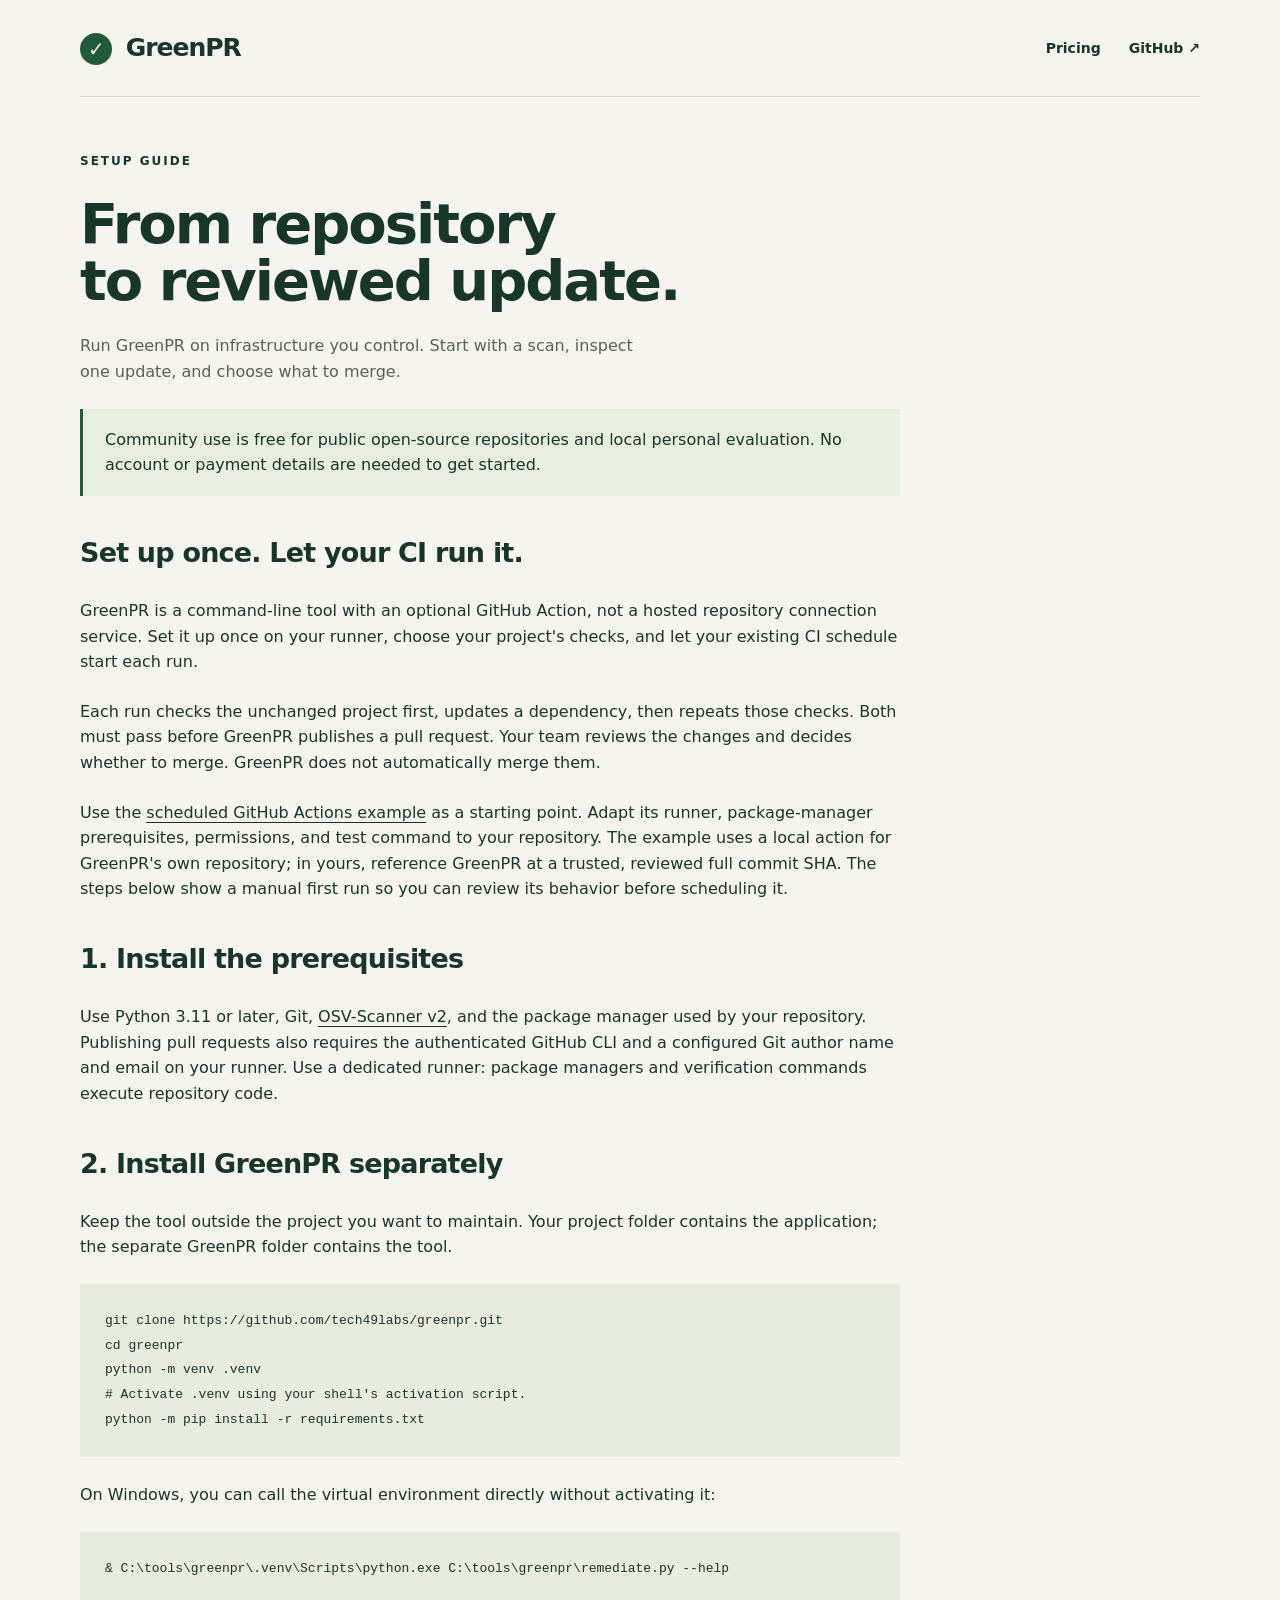
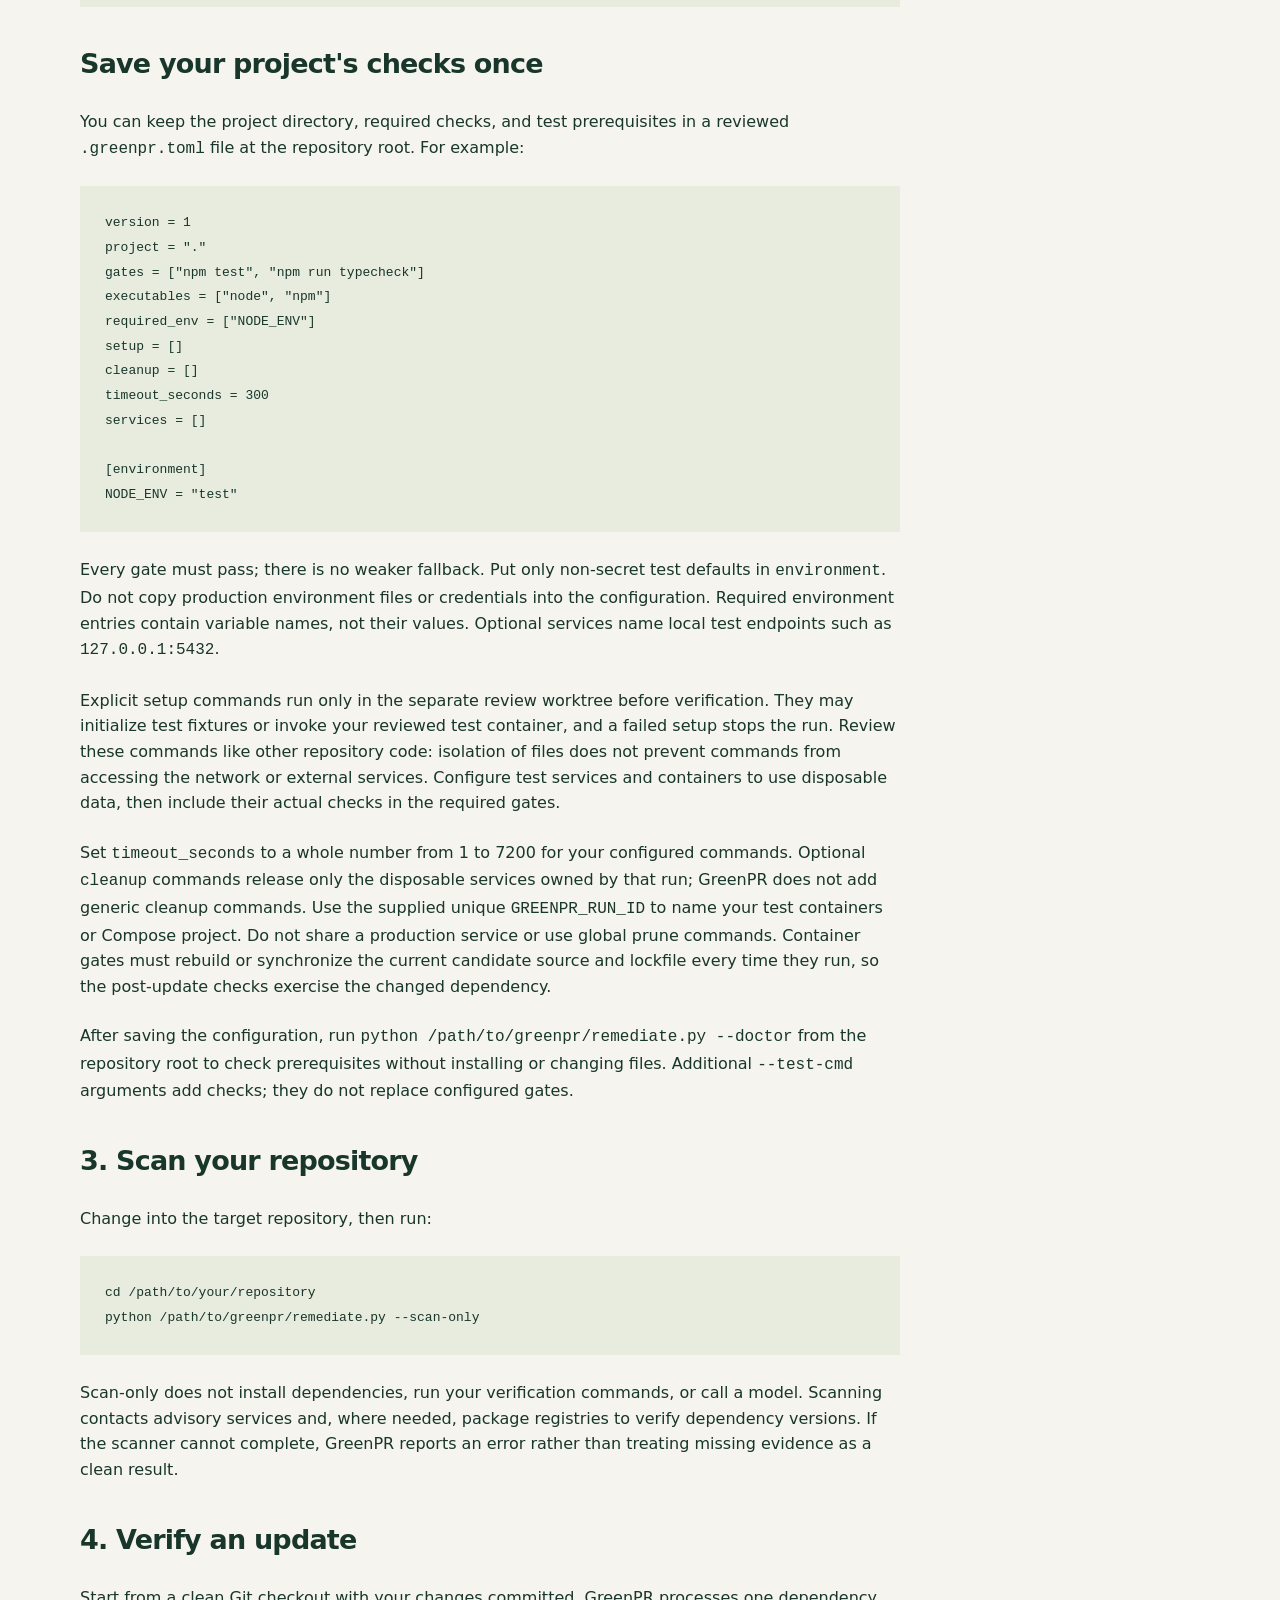
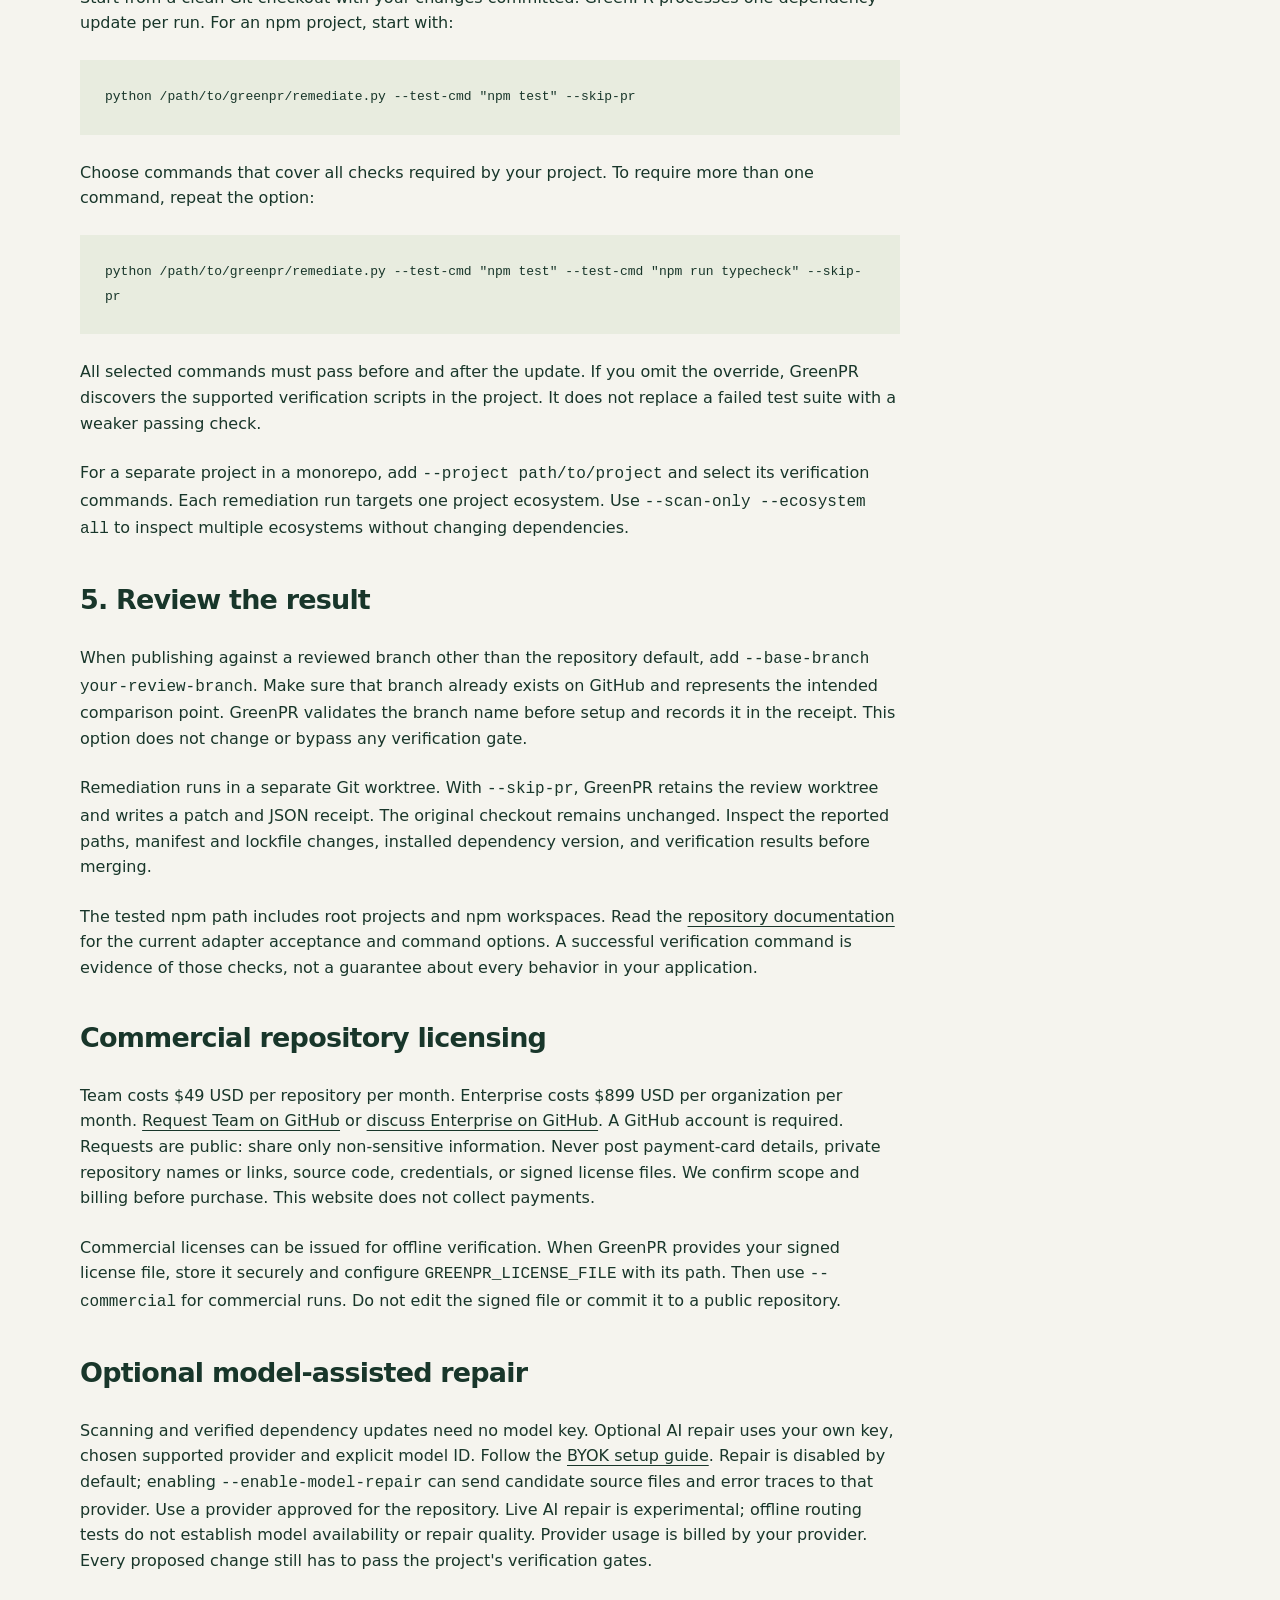
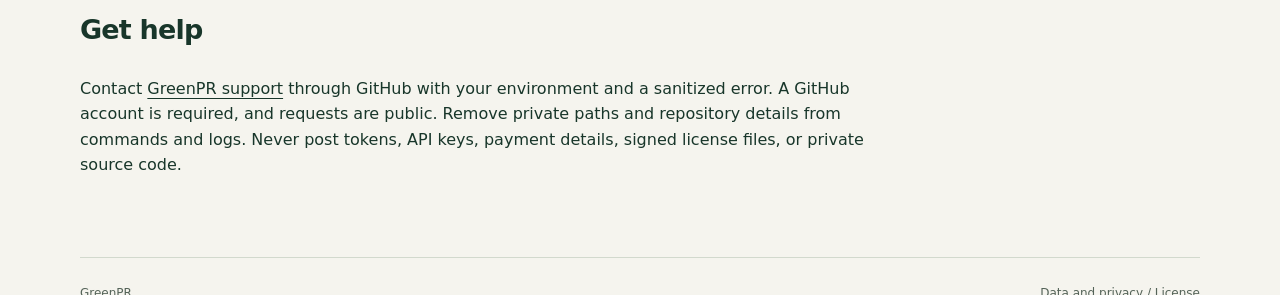
==== commit 54a795c7: "Fix explicit BYOK routing and prepare manual launch fulfillment [skip ci]" ====
--- a/docs/guide.html
+++ b/docs/guide.html
@@ -43,6 +43,6 @@
 <p>For a separate project in a monorepo, add <code>--project path/to/project</code> and select its verification commands. Each remediation run targets one project ecosystem. Use <code>--scan-only --ecosystem all</code> to inspect multiple ecosystems without changing dependencies.</p>
 <h2>5. Review the result</h2><p>When publishing against a reviewed branch other than the repository default, add <code>--base-branch your-review-branch</code>. Make sure that branch already exists on GitHub and represents the intended comparison point. GreenPR validates the branch name before setup and records it in the receipt. This option does not change or bypass any verification gate.</p><p>Remediation runs in a separate Git worktree. With <code>--skip-pr</code>, GreenPR retains the review worktree and writes a patch and JSON receipt. The original checkout remains unchanged. Inspect the reported paths, manifest and lockfile changes, installed dependency version, and verification results before merging.</p><p>The tested npm path includes root projects and npm workspaces. Read the <a href="https://github.com/tech49labs/greenpr#readme">repository documentation</a> for the current adapter acceptance and command options. A successful verification command is evidence of those checks, not a guarantee about every behavior in your application.</p>
 <h2>Commercial repository licensing</h2><p>Team costs $49 USD per repository per month. Enterprise costs $899 USD per organization per month. <a href="https://github.com/tech49labs/greenpr/issues/new?template=team-license.yml">Request Team on GitHub</a> or <a href="https://github.com/tech49labs/greenpr/issues/new?template=enterprise-license.yml">discuss Enterprise on GitHub</a>. A GitHub account is required. Requests are public: share only non-sensitive information. Never post payment-card details, private repository names or links, source code, credentials, or signed license files. We confirm scope and billing before purchase. This website does not collect payments.</p><p>Commercial licenses can be issued for offline verification. When GreenPR provides your signed license file, store it securely and configure <code>GREENPR_LICENSE_FILE</code> with its path. Then use <code>--commercial</code> for commercial runs. Do not edit the signed file or commit it to a public repository.</p>
-<h2>Optional model-assisted repair</h2><p>Model repair is disabled by default. Enabling <code>--enable-model-repair</code> can send candidate source files and error traces to your configured provider. Use providers approved for that repository and inspect the proposed changes. Compute and model-provider usage are billed separately.</p>
+<h2>Optional model-assisted repair</h2><p>Scanning and verified dependency updates need no model key. Optional AI repair uses your own key, chosen supported provider and explicit model ID. Follow the <a href="https://github.com/tech49labs/greenpr/blob/main/docs/BYOK.md">BYOK setup guide</a>. Repair is disabled by default; enabling <code>--enable-model-repair</code> can send candidate source files and error traces to that provider. Use a provider approved for the repository. Live AI repair is experimental; offline routing tests do not establish model availability or repair quality. Provider usage is billed by your provider. Every proposed change still has to pass the project's verification gates.</p>
 <h2>Get help</h2><p>Contact <a href="https://github.com/tech49labs/greenpr/issues/new/choose">GreenPR support</a> through GitHub with your environment and a sanitized error. A GitHub account is required, and requests are public. Remove private paths and repository details from commands and logs. Never post tokens, API keys, payment details, signed license files, or private source code.</p>
 </main><footer><span>GreenPR</span><span><a href="privacy.html">Data and privacy</a> / <a href="https://github.com/tech49labs/greenpr/blob/main/LICENSE">License</a></span></footer></div></body></html>
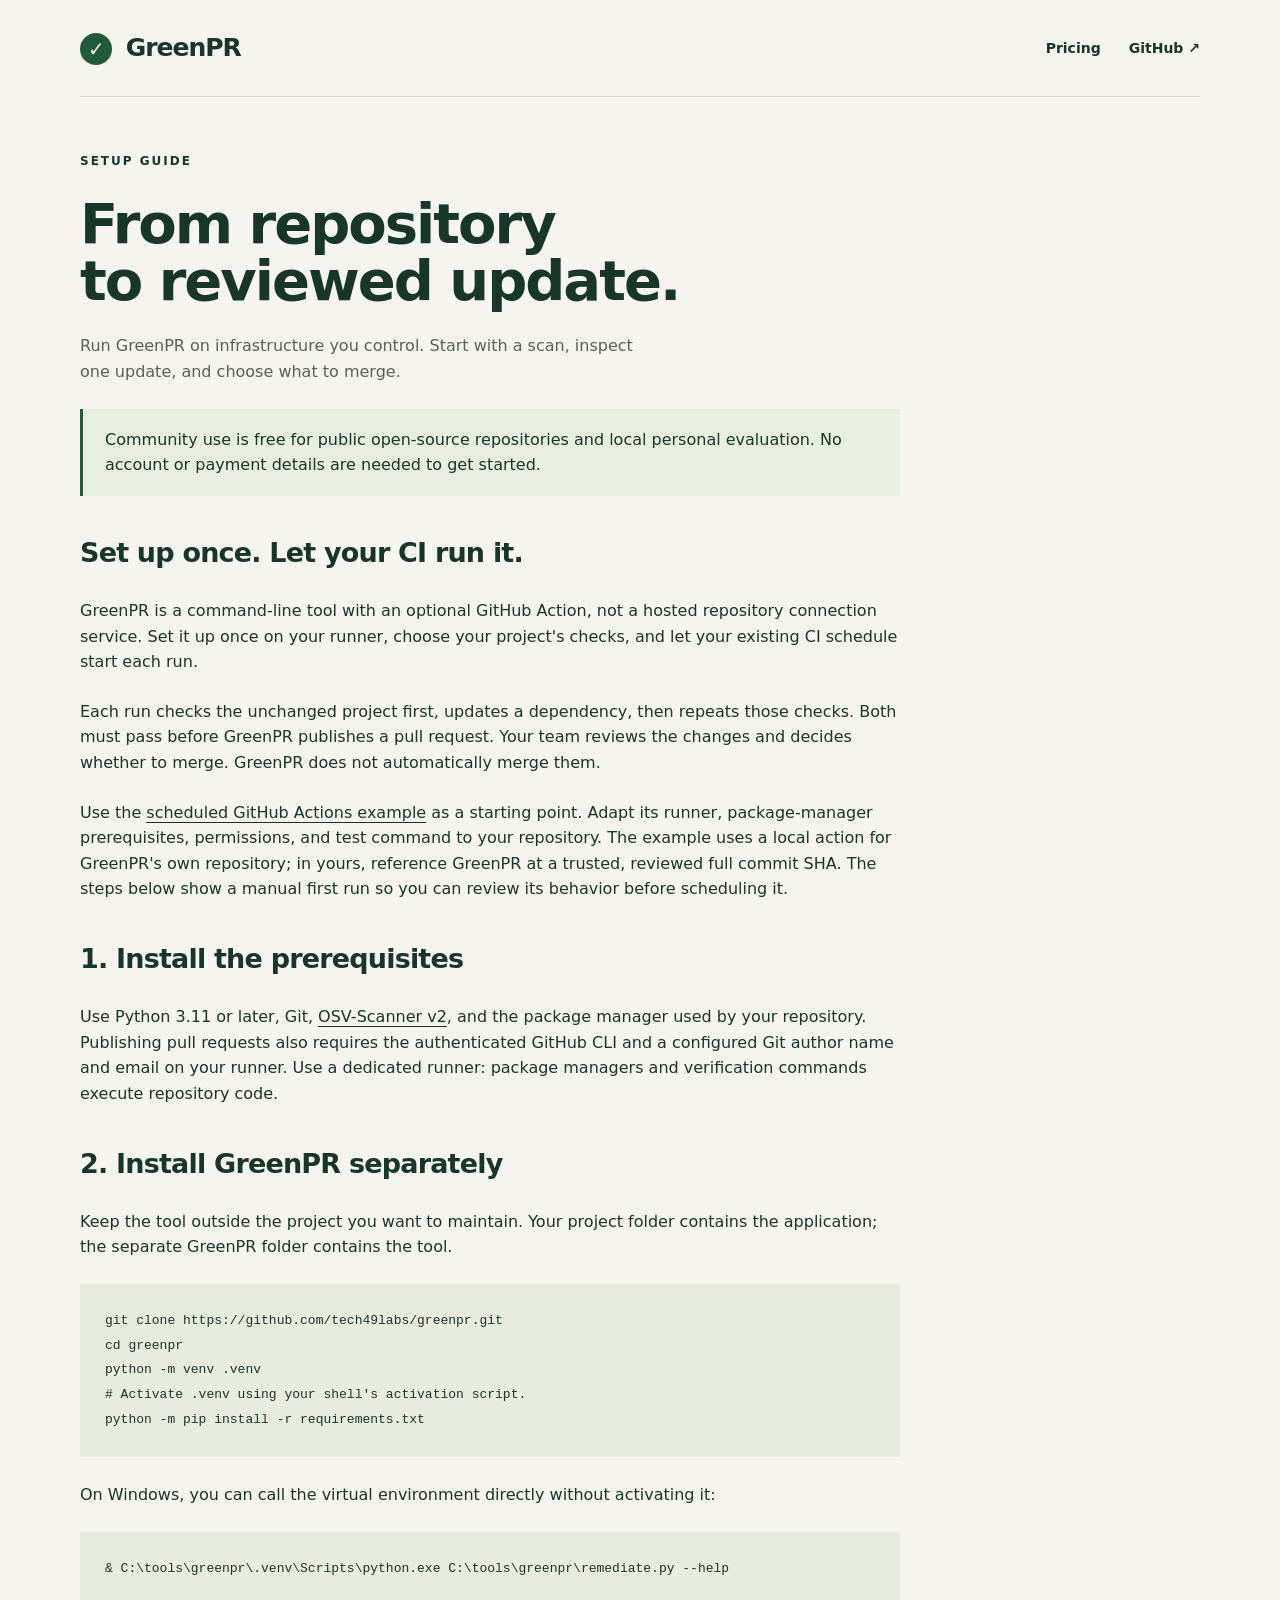
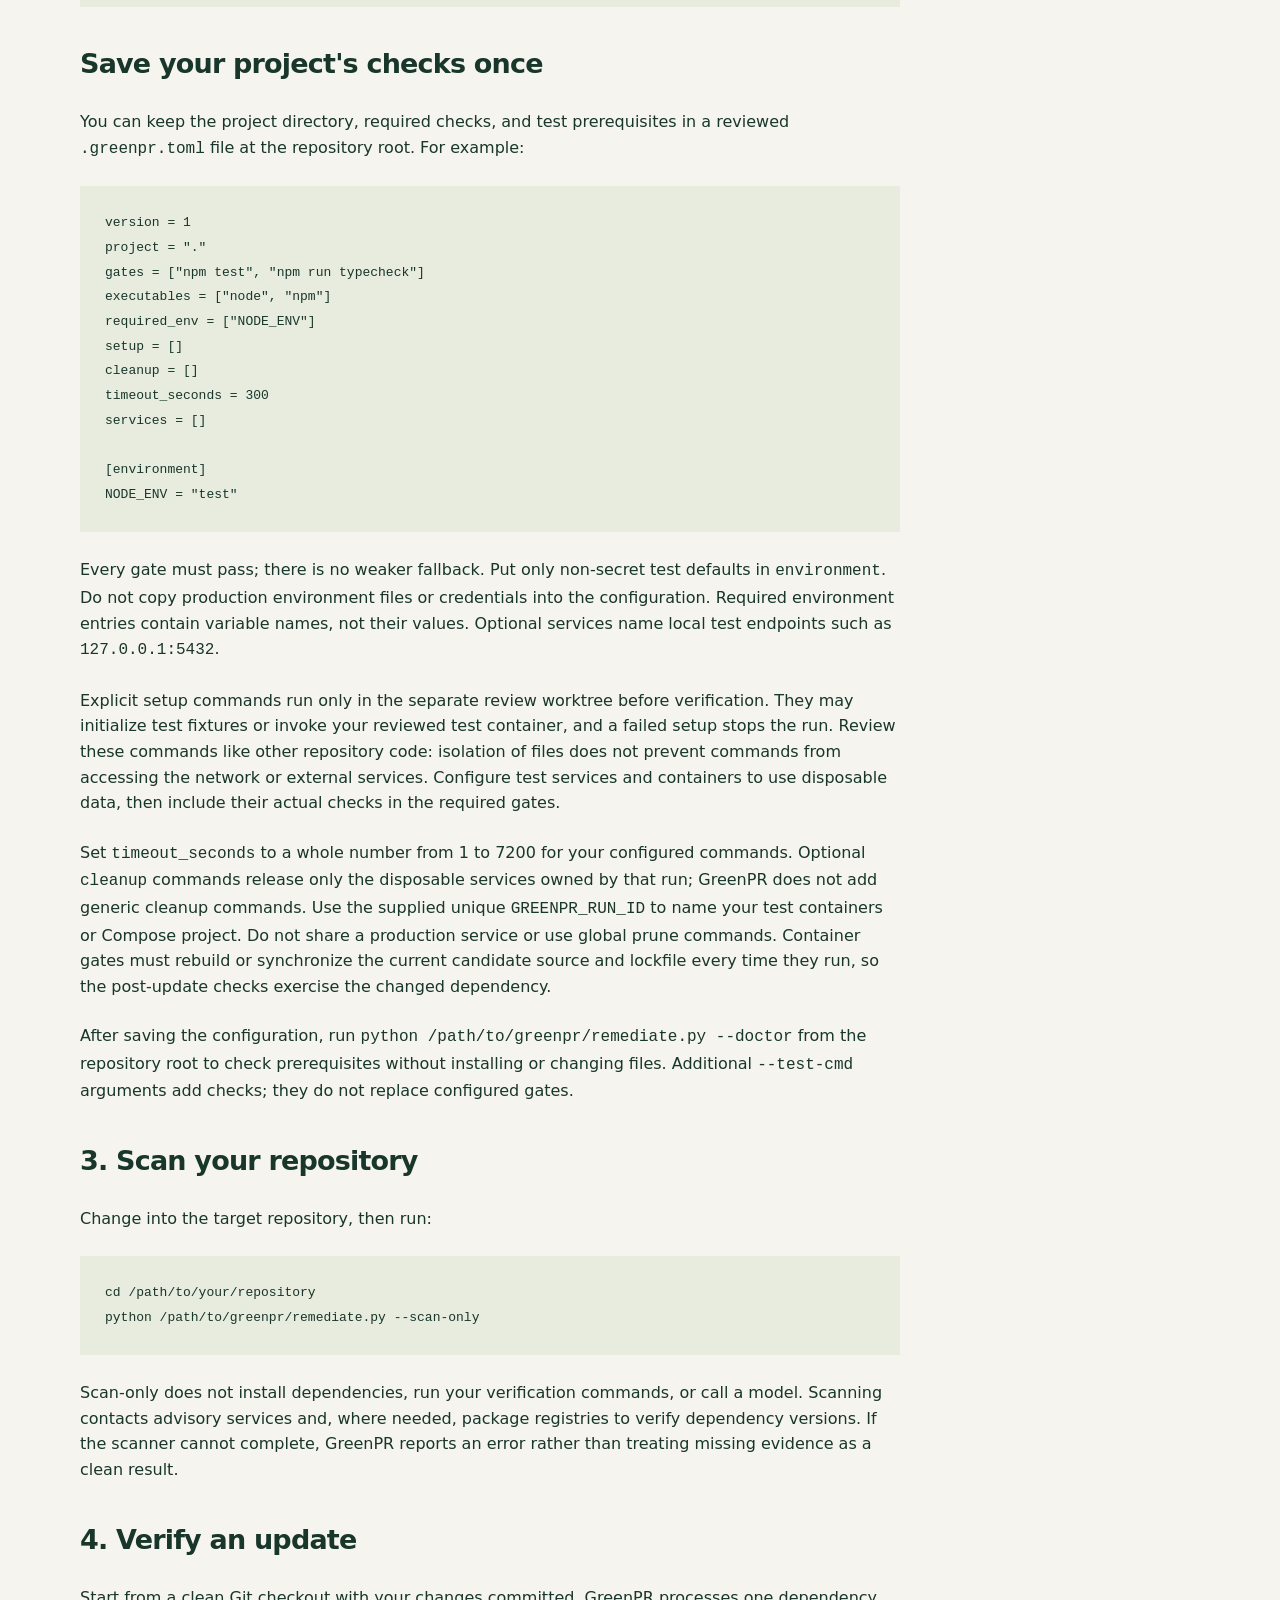
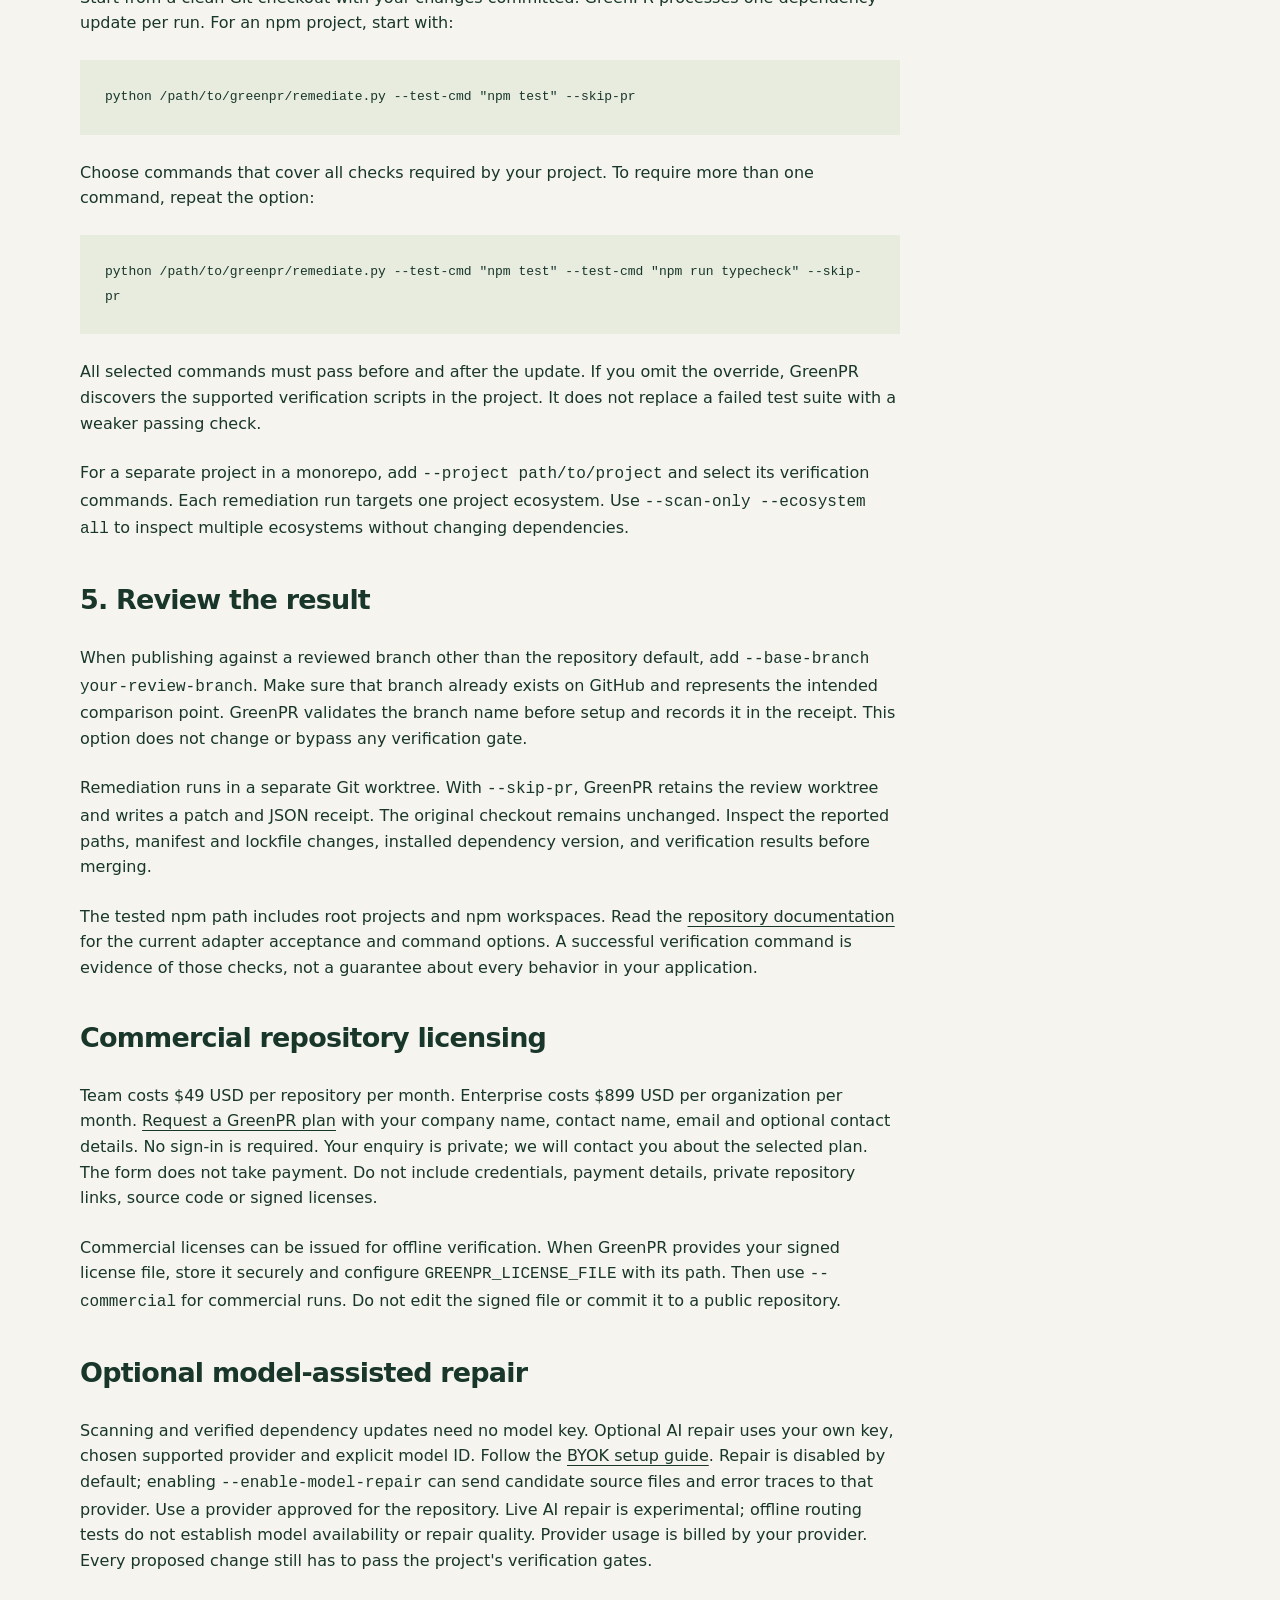
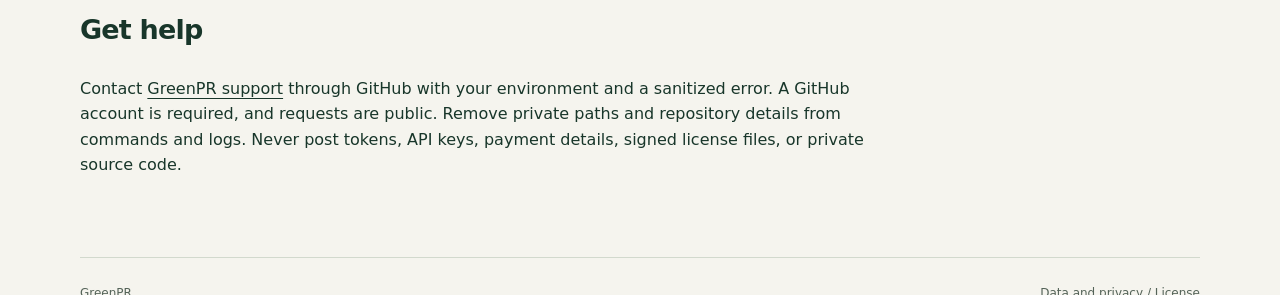
==== commit 77def162: "Send paid-plan enquiries through a private contact form [skip ci]" ====
--- a/docs/guide.html
+++ b/docs/guide.html
@@ -42,7 +42,7 @@
 <p>All selected commands must pass before and after the update. If you omit the override, GreenPR discovers the supported verification scripts in the project. It does not replace a failed test suite with a weaker passing check.</p>
 <p>For a separate project in a monorepo, add <code>--project path/to/project</code> and select its verification commands. Each remediation run targets one project ecosystem. Use <code>--scan-only --ecosystem all</code> to inspect multiple ecosystems without changing dependencies.</p>
 <h2>5. Review the result</h2><p>When publishing against a reviewed branch other than the repository default, add <code>--base-branch your-review-branch</code>. Make sure that branch already exists on GitHub and represents the intended comparison point. GreenPR validates the branch name before setup and records it in the receipt. This option does not change or bypass any verification gate.</p><p>Remediation runs in a separate Git worktree. With <code>--skip-pr</code>, GreenPR retains the review worktree and writes a patch and JSON receipt. The original checkout remains unchanged. Inspect the reported paths, manifest and lockfile changes, installed dependency version, and verification results before merging.</p><p>The tested npm path includes root projects and npm workspaces. Read the <a href="https://github.com/tech49labs/greenpr#readme">repository documentation</a> for the current adapter acceptance and command options. A successful verification command is evidence of those checks, not a guarantee about every behavior in your application.</p>
-<h2>Commercial repository licensing</h2><p>Team costs $49 USD per repository per month. Enterprise costs $899 USD per organization per month. <a href="https://github.com/tech49labs/greenpr/issues/new?template=team-license.yml">Request Team on GitHub</a> or <a href="https://github.com/tech49labs/greenpr/issues/new?template=enterprise-license.yml">discuss Enterprise on GitHub</a>. A GitHub account is required. Requests are public: share only non-sensitive information. Never post payment-card details, private repository names or links, source code, credentials, or signed license files. We confirm scope and billing before purchase. This website does not collect payments.</p><p>Commercial licenses can be issued for offline verification. When GreenPR provides your signed license file, store it securely and configure <code>GREENPR_LICENSE_FILE</code> with its path. Then use <code>--commercial</code> for commercial runs. Do not edit the signed file or commit it to a public repository.</p>
+<h2>Commercial repository licensing</h2><p>Team costs $49 USD per repository per month. Enterprise costs $899 USD per organization per month. <a href="https://docs.google.com/forms/d/e/1FAIpQLSd102fTw1I4rqFDYx00odjJO2aLth251H5znuUcI4KAitSokQ/viewform">Request a GreenPR plan</a> with your company name, contact name, email and optional contact details. No sign-in is required. Your enquiry is private; we will contact you about the selected plan. The form does not take payment. Do not include credentials, payment details, private repository links, source code or signed licenses.</p><p>Commercial licenses can be issued for offline verification. When GreenPR provides your signed license file, store it securely and configure <code>GREENPR_LICENSE_FILE</code> with its path. Then use <code>--commercial</code> for commercial runs. Do not edit the signed file or commit it to a public repository.</p>
 <h2>Optional model-assisted repair</h2><p>Scanning and verified dependency updates need no model key. Optional AI repair uses your own key, chosen supported provider and explicit model ID. Follow the <a href="https://github.com/tech49labs/greenpr/blob/main/docs/BYOK.md">BYOK setup guide</a>. Repair is disabled by default; enabling <code>--enable-model-repair</code> can send candidate source files and error traces to that provider. Use a provider approved for the repository. Live AI repair is experimental; offline routing tests do not establish model availability or repair quality. Provider usage is billed by your provider. Every proposed change still has to pass the project's verification gates.</p>
 <h2>Get help</h2><p>Contact <a href="https://github.com/tech49labs/greenpr/issues/new/choose">GreenPR support</a> through GitHub with your environment and a sanitized error. A GitHub account is required, and requests are public. Remove private paths and repository details from commands and logs. Never post tokens, API keys, payment details, signed license files, or private source code.</p>
 </main><footer><span>GreenPR</span><span><a href="privacy.html">Data and privacy</a> / <a href="https://github.com/tech49labs/greenpr/blob/main/LICENSE">License</a></span></footer></div></body></html>
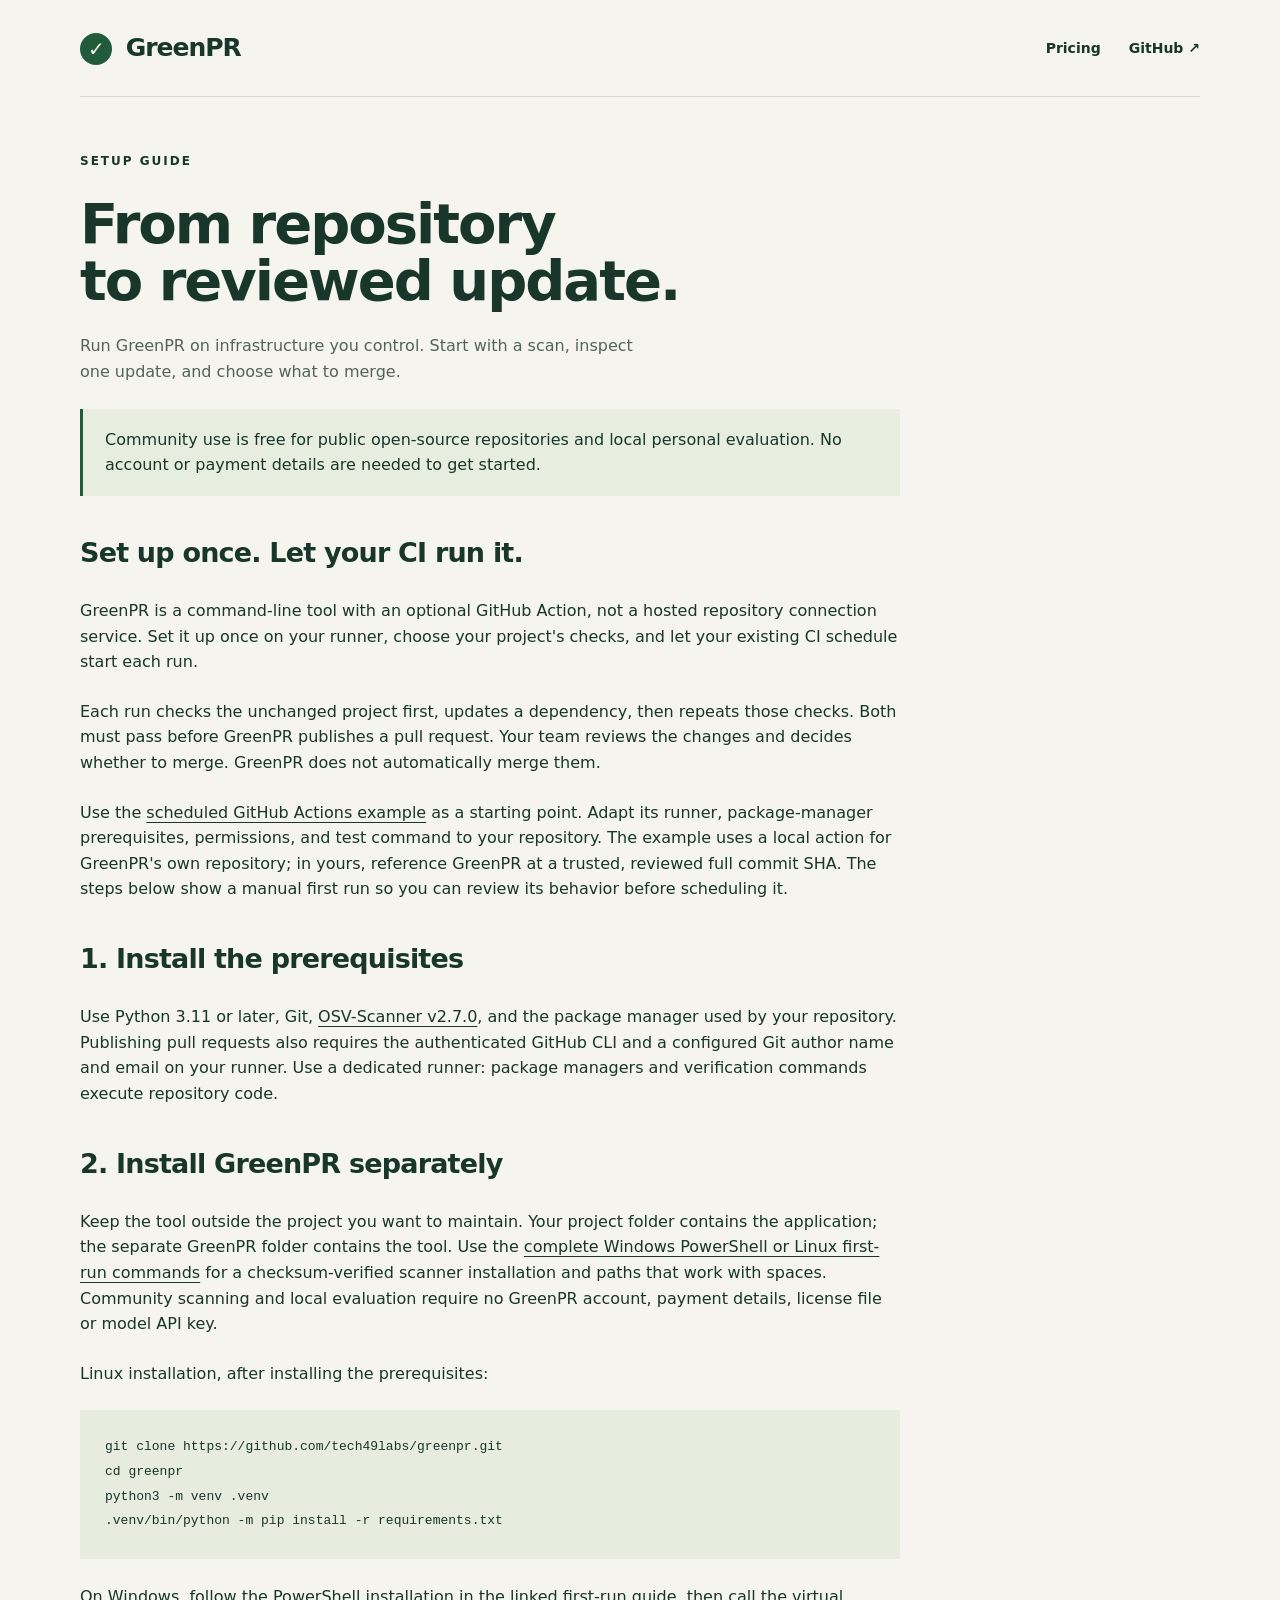
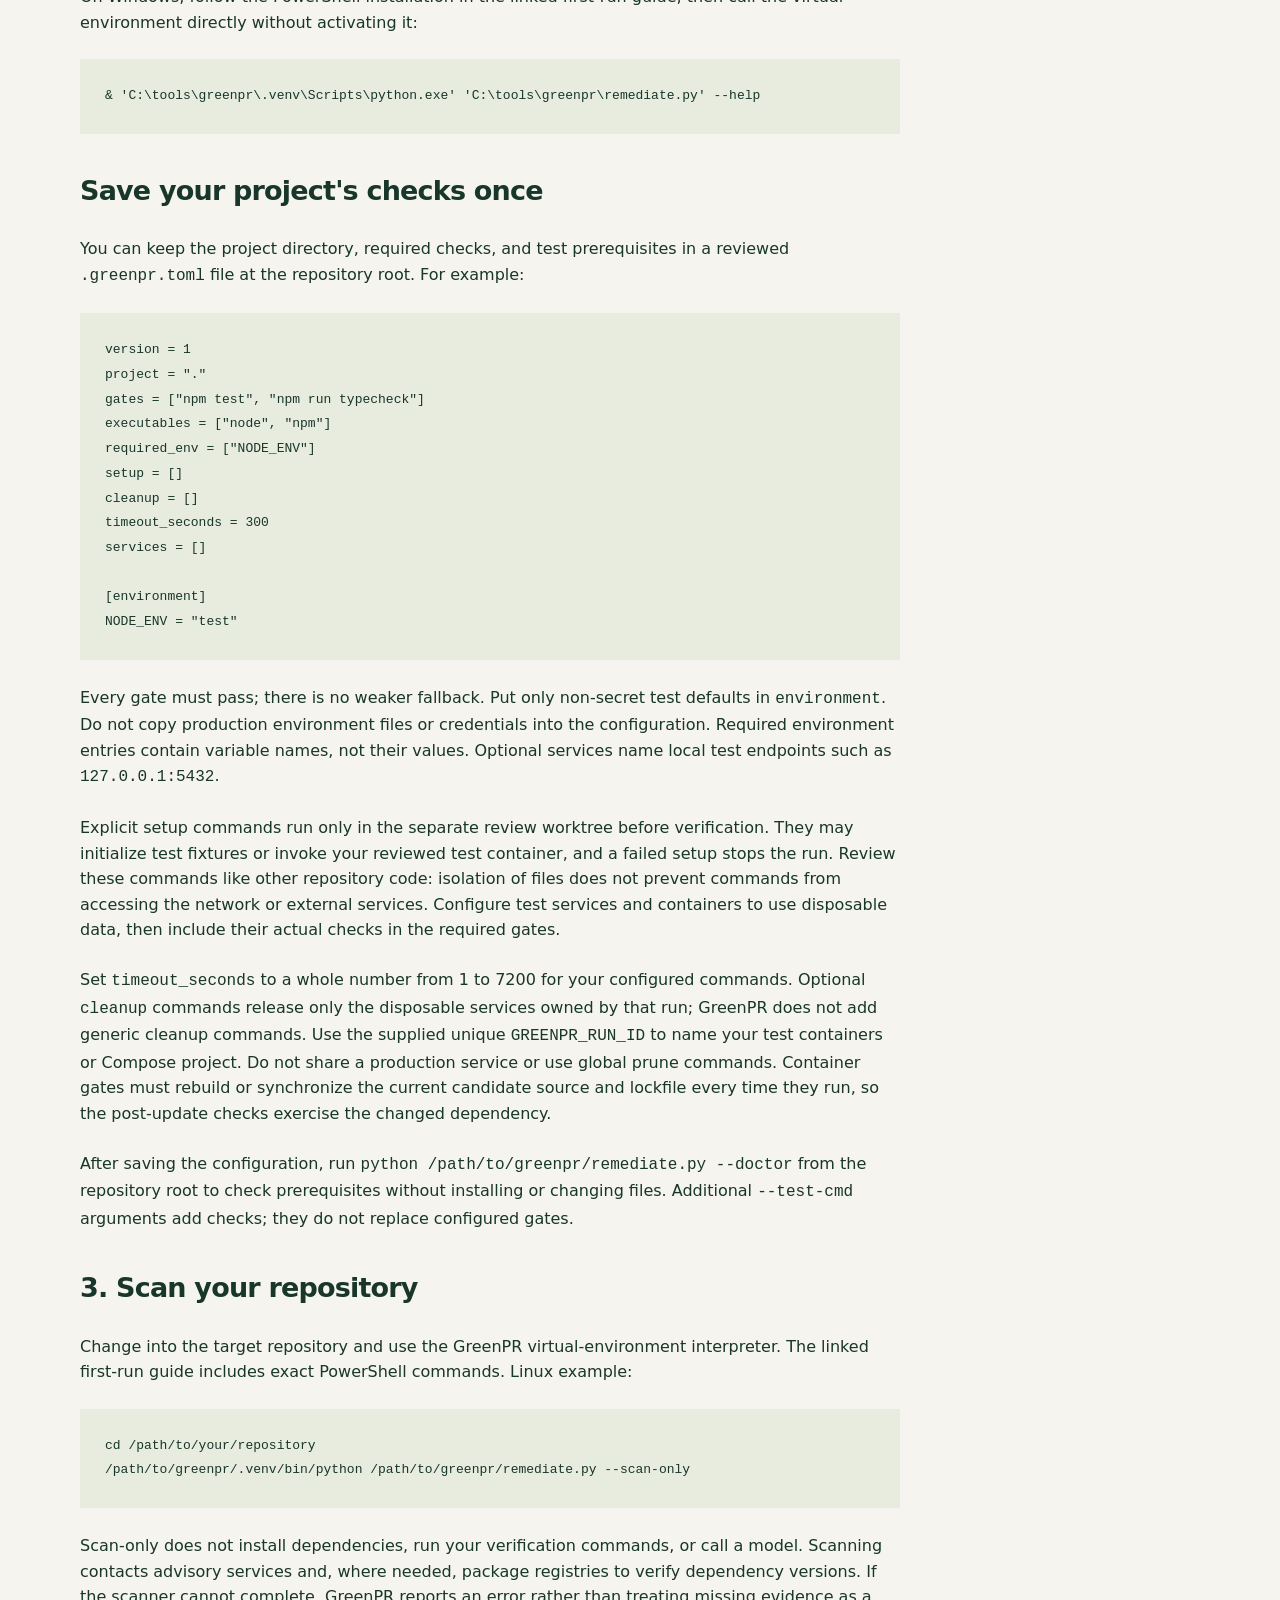
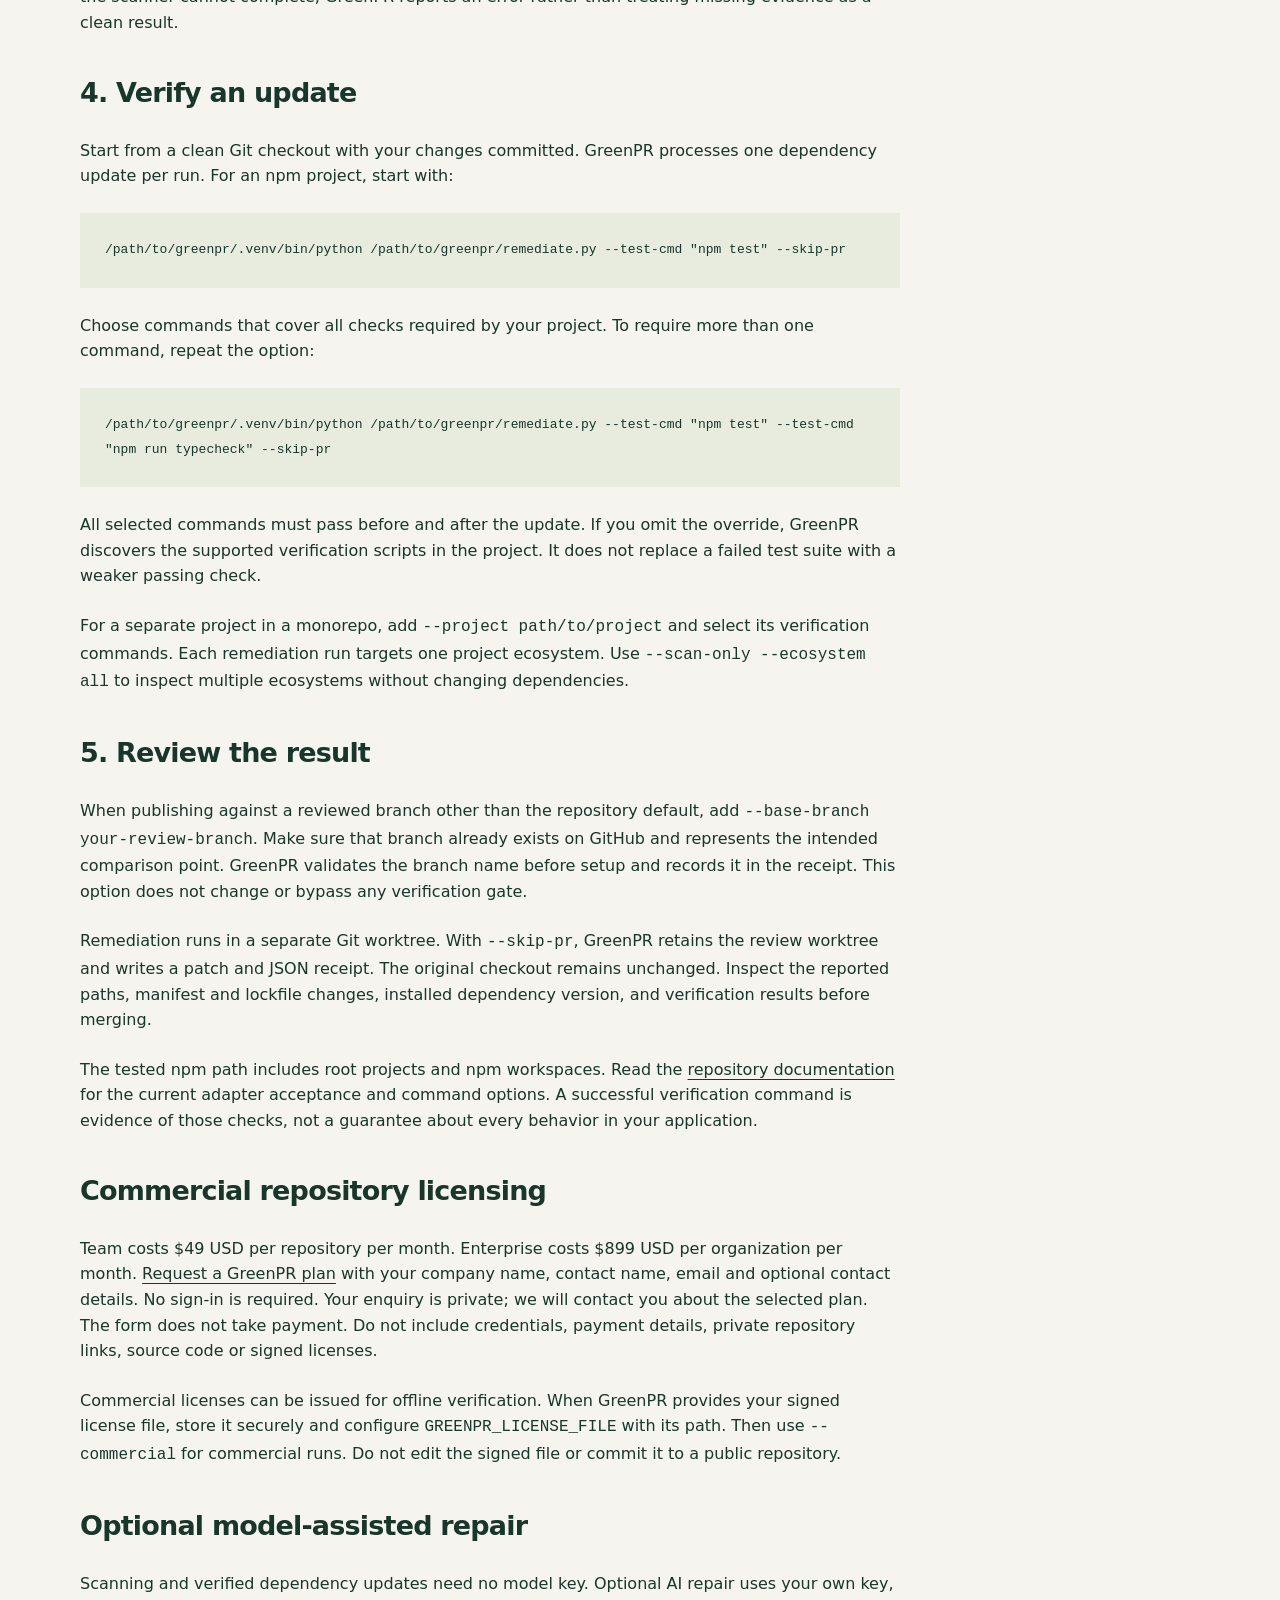
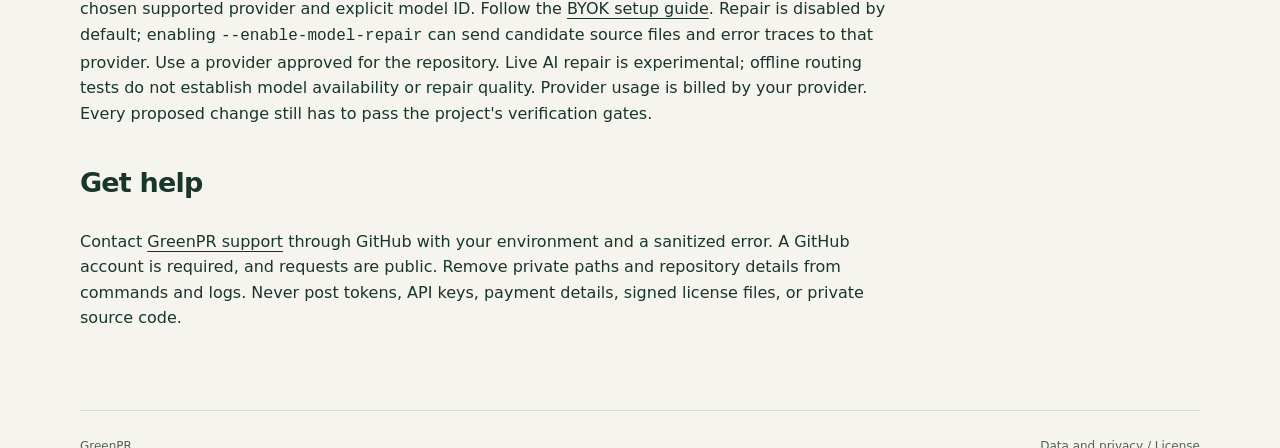
==== commit 013a33c9: "Verify free installs and clarify Windows and Linux onboarding [skip ci]" ====
--- a/docs/guide.html
+++ b/docs/guide.html
@@ -6,15 +6,14 @@
 <main id="main" class="article"><div class="eyebrow">Setup guide</div><h1>From repository<br>to reviewed update.</h1><p class="lead">Run GreenPR on infrastructure you control. Start with a scan, inspect one update, and choose what to merge.</p>
 <p class="notice">Community use is free for public open-source repositories and local personal evaluation. No account or payment details are needed to get started.</p>
 <h2>Set up once. Let your CI run it.</h2><p>GreenPR is a command-line tool with an optional GitHub Action, not a hosted repository connection service. Set it up once on your runner, choose your project's checks, and let your existing CI schedule start each run.</p><p>Each run checks the unchanged project first, updates a dependency, then repeats those checks. Both must pass before GreenPR publishes a pull request. Your team reviews the changes and decides whether to merge. GreenPR does not automatically merge them.</p><p>Use the <a href="https://github.com/tech49labs/greenpr/blob/main/.github/workflows/greenpr.yml">scheduled GitHub Actions example</a> as a starting point. Adapt its runner, package-manager prerequisites, permissions, and test command to your repository. The example uses a local action for GreenPR's own repository; in yours, reference GreenPR at a trusted, reviewed full commit SHA. The steps below show a manual first run so you can review its behavior before scheduling it.</p>
-<h2>1. Install the prerequisites</h2><p>Use Python 3.11 or later, Git, <a href="https://google.github.io/osv-scanner/installation/">OSV-Scanner v2</a>, and the package manager used by your repository. Publishing pull requests also requires the authenticated GitHub CLI and a configured Git author name and email on your runner. Use a dedicated runner: package managers and verification commands execute repository code.</p>
-<h2>2. Install GreenPR separately</h2><p>Keep the tool outside the project you want to maintain. Your project folder contains the application; the separate GreenPR folder contains the tool.</p>
+<h2>1. Install the prerequisites</h2><p>Use Python 3.11 or later, Git, <a href="https://google.github.io/osv-scanner/installation/">OSV-Scanner v2.7.0</a>, and the package manager used by your repository. Publishing pull requests also requires the authenticated GitHub CLI and a configured Git author name and email on your runner. Use a dedicated runner: package managers and verification commands execute repository code.</p>
+<h2>2. Install GreenPR separately</h2><p>Keep the tool outside the project you want to maintain. Your project folder contains the application; the separate GreenPR folder contains the tool. Use the <a href="https://github.com/tech49labs/greenpr/blob/main/docs/FIRST-RUN.md">complete Windows PowerShell or Linux first-run commands</a> for a checksum-verified scanner installation and paths that work with spaces. Community scanning and local evaluation require no GreenPR account, payment details, license file or model API key.</p><p>Linux installation, after installing the prerequisites:</p>
 <pre><code>git clone https://github.com/tech49labs/greenpr.git
 cd greenpr
-python -m venv .venv
-# Activate .venv using your shell's activation script.
-python -m pip install -r requirements.txt</code></pre>
-<p>On Windows, you can call the virtual environment directly without activating it:</p>
-<pre><code>&amp; C:\tools\greenpr\.venv\Scripts\python.exe C:\tools\greenpr\remediate.py --help</code></pre>
+python3 -m venv .venv
+.venv/bin/python -m pip install -r requirements.txt</code></pre>
+<p>On Windows, follow the PowerShell installation in the linked first-run guide, then call the virtual environment directly without activating it:</p>
+<pre><code>&amp; 'C:\tools\greenpr\.venv\Scripts\python.exe' 'C:\tools\greenpr\remediate.py' --help</code></pre>
 <h2>Save your project's checks once</h2><p>You can keep the project directory, required checks, and test prerequisites in a reviewed <code>.greenpr.toml</code> file at the repository root. For example:</p>
 <pre><code>version = 1
 project = "."
@@ -31,14 +30,14 @@
 <p>Every gate must pass; there is no weaker fallback. Put only non-secret test defaults in <code>environment</code>. Do not copy production environment files or credentials into the configuration. Required environment entries contain variable names, not their values. Optional services name local test endpoints such as <code>127.0.0.1:5432</code>.</p><p>Explicit setup commands run only in the separate review worktree before verification. They may initialize test fixtures or invoke your reviewed test container, and a failed setup stops the run. Review these commands like other repository code: isolation of files does not prevent commands from accessing the network or external services. Configure test services and containers to use disposable data, then include their actual checks in the required gates.</p>
 <p>Set <code>timeout_seconds</code> to a whole number from 1 to 7200 for your configured commands. Optional <code>cleanup</code> commands release only the disposable services owned by that run; GreenPR does not add generic cleanup commands. Use the supplied unique <code>GREENPR_RUN_ID</code> to name your test containers or Compose project. Do not share a production service or use global prune commands. Container gates must rebuild or synchronize the current candidate source and lockfile every time they run, so the post-update checks exercise the changed dependency.</p>
 <p>After saving the configuration, run <code>python /path/to/greenpr/remediate.py --doctor</code> from the repository root to check prerequisites without installing or changing files. Additional <code>--test-cmd</code> arguments add checks; they do not replace configured gates.</p>
-<h2>3. Scan your repository</h2><p>Change into the target repository, then run:</p>
+<h2>3. Scan your repository</h2><p>Change into the target repository and use the GreenPR virtual-environment interpreter. The linked first-run guide includes exact PowerShell commands. Linux example:</p>
 <pre><code>cd /path/to/your/repository
-python /path/to/greenpr/remediate.py --scan-only</code></pre>
+/path/to/greenpr/.venv/bin/python /path/to/greenpr/remediate.py --scan-only</code></pre>
 <p>Scan-only does not install dependencies, run your verification commands, or call a model. Scanning contacts advisory services and, where needed, package registries to verify dependency versions. If the scanner cannot complete, GreenPR reports an error rather than treating missing evidence as a clean result.</p>
 <h2>4. Verify an update</h2><p>Start from a clean Git checkout with your changes committed. GreenPR processes one dependency update per run. For an npm project, start with:</p>
-<pre><code>python /path/to/greenpr/remediate.py --test-cmd "npm test" --skip-pr</code></pre>
+<pre><code>/path/to/greenpr/.venv/bin/python /path/to/greenpr/remediate.py --test-cmd "npm test" --skip-pr</code></pre>
 <p>Choose commands that cover all checks required by your project. To require more than one command, repeat the option:</p>
-<pre><code>python /path/to/greenpr/remediate.py --test-cmd "npm test" --test-cmd "npm run typecheck" --skip-pr</code></pre>
+<pre><code>/path/to/greenpr/.venv/bin/python /path/to/greenpr/remediate.py --test-cmd "npm test" --test-cmd "npm run typecheck" --skip-pr</code></pre>
 <p>All selected commands must pass before and after the update. If you omit the override, GreenPR discovers the supported verification scripts in the project. It does not replace a failed test suite with a weaker passing check.</p>
 <p>For a separate project in a monorepo, add <code>--project path/to/project</code> and select its verification commands. Each remediation run targets one project ecosystem. Use <code>--scan-only --ecosystem all</code> to inspect multiple ecosystems without changing dependencies.</p>
 <h2>5. Review the result</h2><p>When publishing against a reviewed branch other than the repository default, add <code>--base-branch your-review-branch</code>. Make sure that branch already exists on GitHub and represents the intended comparison point. GreenPR validates the branch name before setup and records it in the receipt. This option does not change or bypass any verification gate.</p><p>Remediation runs in a separate Git worktree. With <code>--skip-pr</code>, GreenPR retains the review worktree and writes a patch and JSON receipt. The original checkout remains unchanged. Inspect the reported paths, manifest and lockfile changes, installed dependency version, and verification results before merging.</p><p>The tested npm path includes root projects and npm workspaces. Read the <a href="https://github.com/tech49labs/greenpr#readme">repository documentation</a> for the current adapter acceptance and command options. A successful verification command is evidence of those checks, not a guarantee about every behavior in your application.</p>
